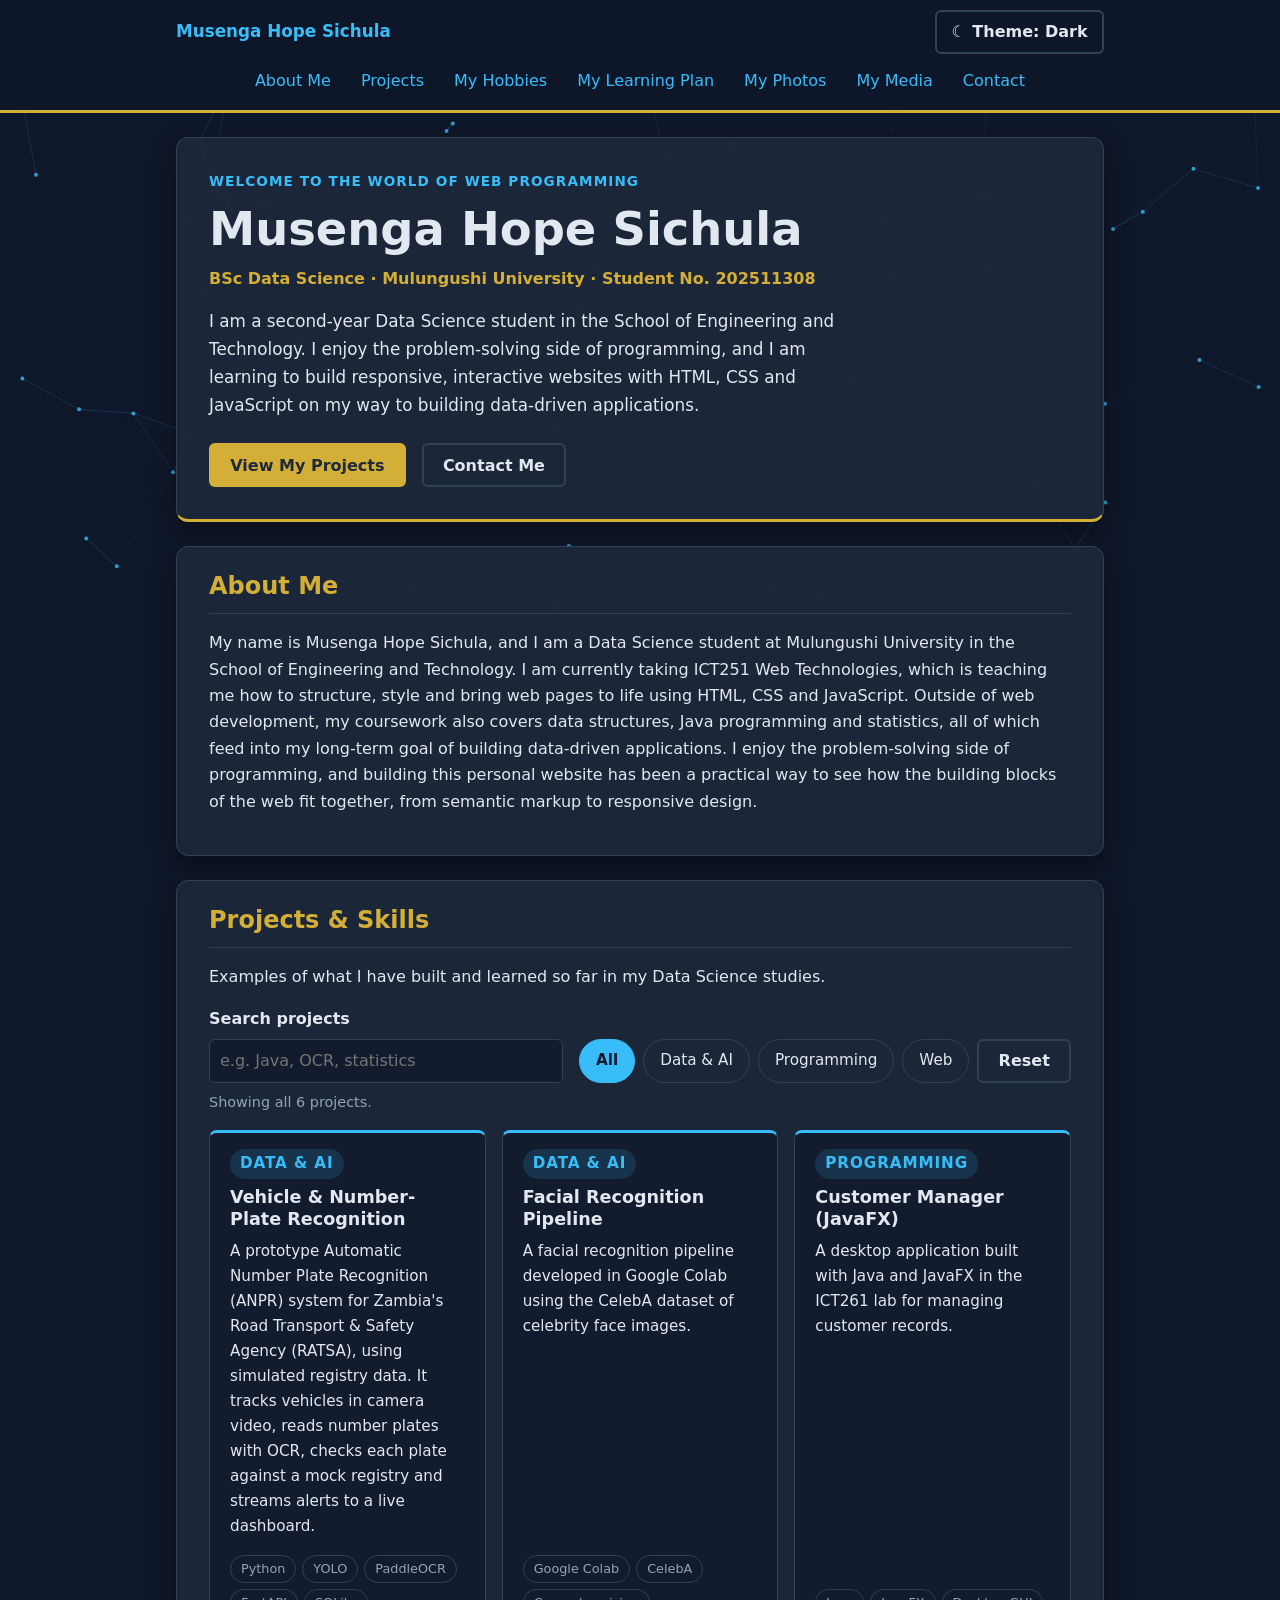
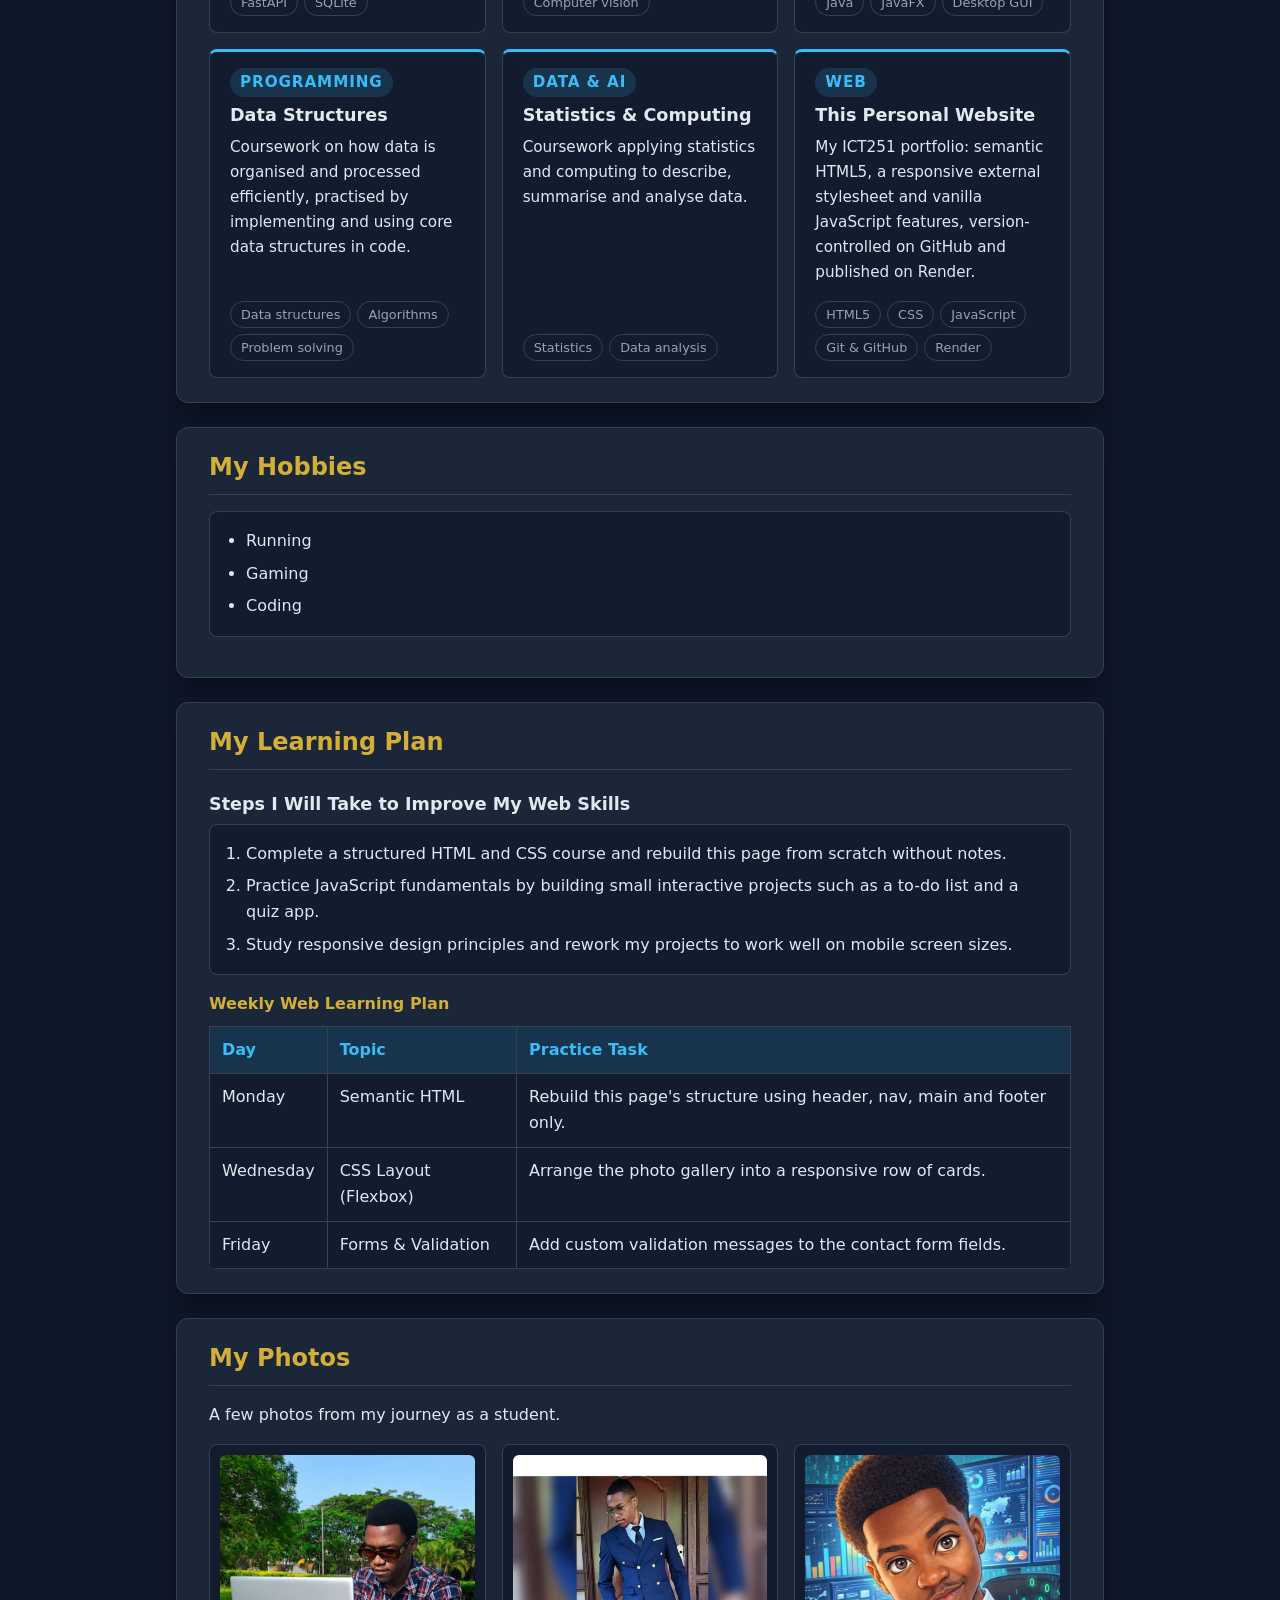
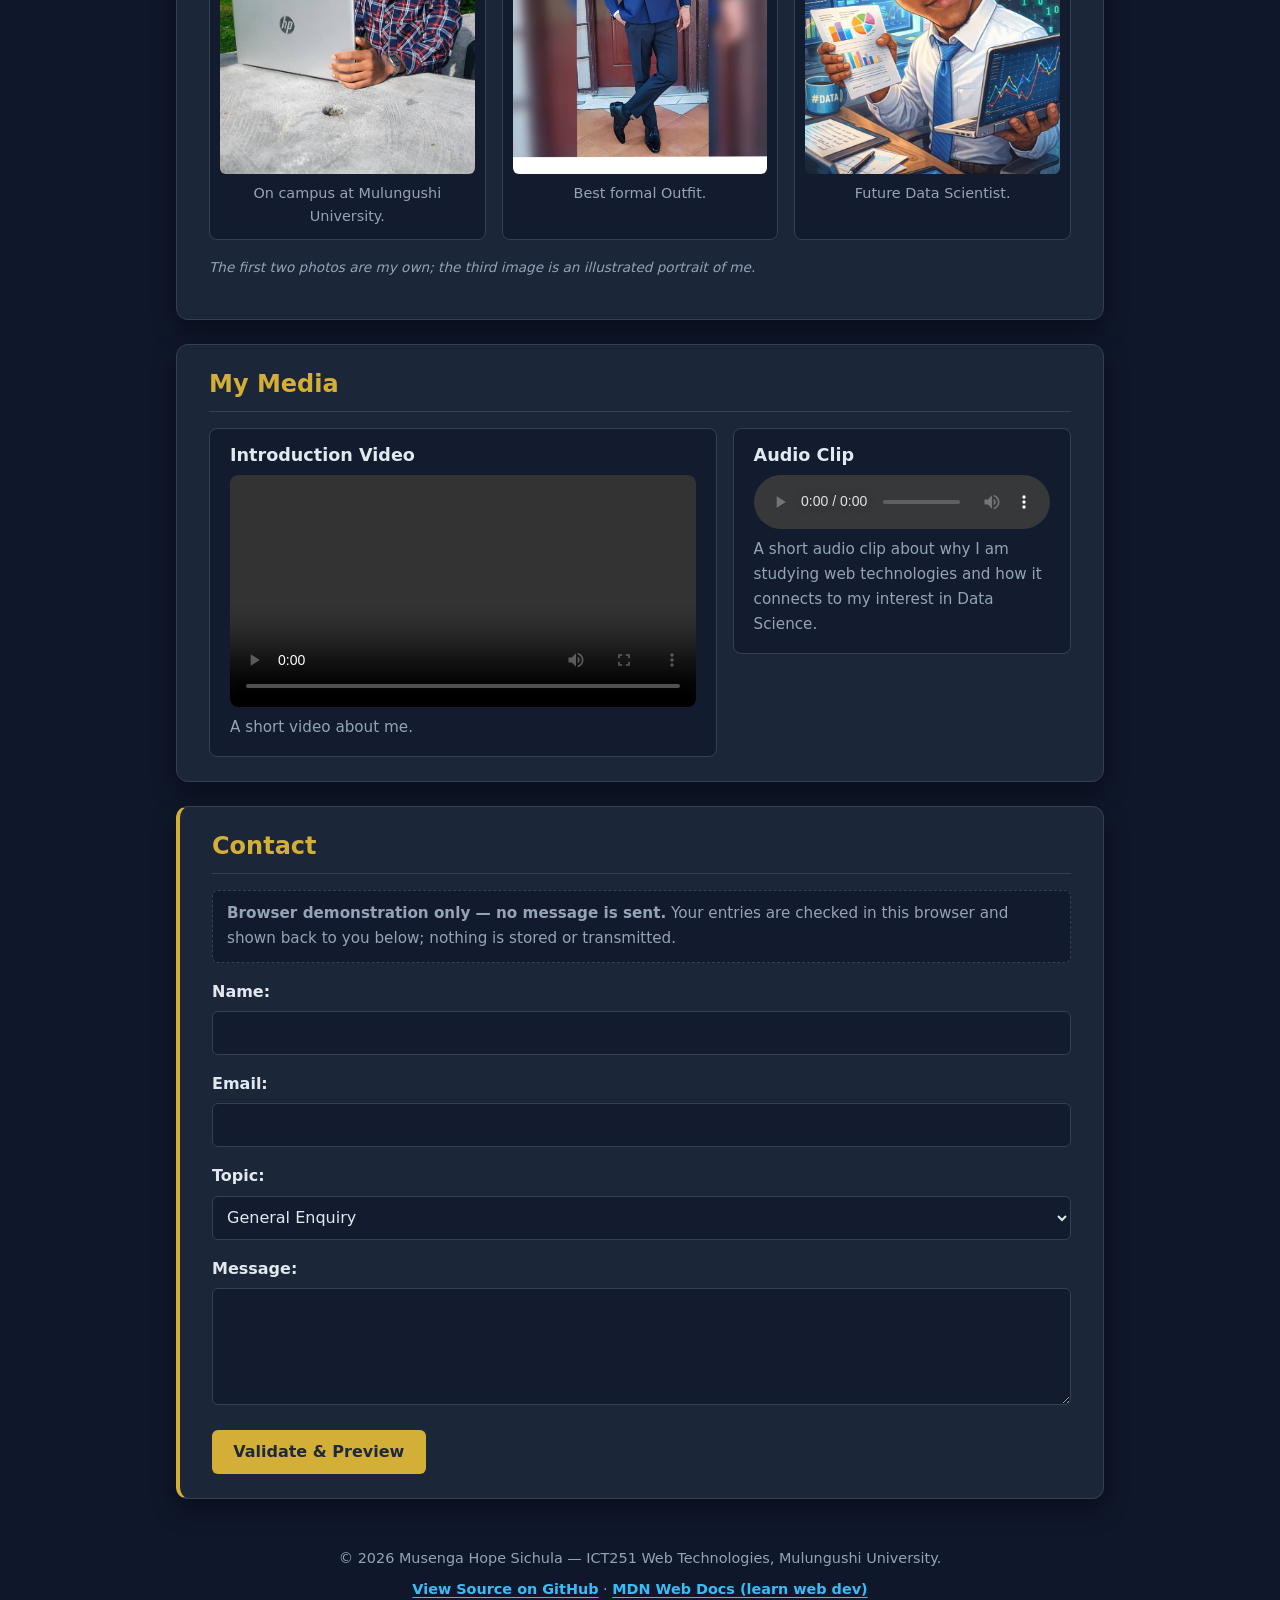
==== index.html @ 36591592 "Add theme switch - Light/dark button in the header; label shows the current theme (Dark / Light) - L" ====
<!DOCTYPE html>
<html lang="en">

<head>
    <meta charset="UTF-8">
    <meta name="viewport" content="width=device-width, initial-scale=1">
    <meta name="description" content="Personal portfolio of Musenga Hope Sichula, BSc Data Science student at Mulungushi University (ICT251 Web Technologies).">
    <title>Musenga Hope Sichula — My Web Technologies Page</title>
    <link rel="stylesheet" href="css/styles.css">
    <script src="js/script.js" defer></script>
</head>

<body>

    <!-- Animated tech background (drawn by js/script.js) -->
    <canvas id="bg-canvas" aria-hidden="true"></canvas>

    <div class="page-content">

        <a class="skip-link" href="#main">Skip to main content</a>

        <header class="site-header">
            <div class="container header-bar">
                <a class="brand" href="#home">Musenga Hope Sichula</a>

                <div class="header-actions">
                    <button type="button" id="theme-toggle" class="btn btn-ghost theme-toggle"
                        title="Switch between dark and light theme">
                        <span class="theme-icon" aria-hidden="true">&#9790;</span>
                        <span><span class="theme-prefix">Theme: </span><span class="theme-label">Dark</span></span>
                    </button>
                    <!-- Shown only on narrow screens (see css/styles.css) -->
                    <button type="button" id="nav-toggle" class="btn btn-ghost nav-toggle"
                        aria-expanded="false" aria-controls="primary-nav">
                        <span class="nav-toggle-icon" aria-hidden="true">&#9776;</span>
                        <span class="nav-toggle-label">Menu</span>
                    </button>
                </div>

                <nav id="primary-nav" class="site-nav" aria-label="Main navigation">
                    <ul class="nav-links">
                        <li><a href="#about">About Me</a></li>
                        <li><a href="#projects">Projects</a></li>
                        <li><a href="#hobbies">My Hobbies</a></li>
                        <li><a href="#plan">My Learning Plan</a></li>
                        <li><a href="#photos">My Photos</a></li>
                        <li><a href="#media">My Media</a></li>
                        <li><a href="#contact">Contact</a></li>
                    </ul>
                </nav>
            </div>
        </header>

        <main id="main" class="container">

            <!-- INTRO / HERO -->
            <section id="home" class="hero" aria-labelledby="hero-title">
                <p class="hero-kicker">Welcome to the World of Web Programming</p>
                <h1 id="hero-title">Musenga Hope Sichula</h1>
                <p class="hero-programme">
                    BSc Data Science &middot; Mulungushi University &middot; Student No. 202511308
                </p>
                <p class="hero-intro">
                    I am a second-year Data Science student in the School of Engineering and Technology.
                    I enjoy the problem-solving side of programming, and I am learning to build
                    responsive, interactive websites with HTML, CSS and JavaScript on my way to
                    building data-driven applications.
                </p>
                <div class="hero-actions">
                    <a class="btn btn-primary" href="#projects">View My Projects</a>
                    <a class="btn btn-ghost" href="#contact">Contact Me</a>
                </div>
            </section>

            <!-- ABOUT ME -->
            <section id="about" class="content-section" aria-labelledby="about-title">
                <h2 id="about-title">About Me</h2>
                <p>
                    My name is Musenga Hope Sichula, and I am a Data Science student at Mulungushi
                    University in the School of Engineering and Technology. I am currently taking
                    ICT251 Web Technologies, which is teaching me how to structure, style and bring
                    web pages to life using HTML, CSS and JavaScript. Outside of web development, my
                    coursework also covers data structures, Java programming and statistics, all of
                    which feed into my long-term goal of building data-driven applications. I enjoy
                    the problem-solving side of programming, and building this personal website has
                    been a practical way to see how the building blocks of the web fit together,
                    from semantic markup to responsive design.
                </p>
            </section>

            <!-- PROJECTS / SKILLS -->
            <section id="projects" class="content-section" aria-labelledby="projects-title">
                <h2 id="projects-title">Projects &amp; Skills</h2>
                <p>Examples of what I have built and learned so far in my Data Science studies.</p>

                <form class="project-filter" id="project-filter" aria-label="Filter projects">
                    <div class="filter-search">
                        <label for="project-search">Search projects</label>
                        <input type="search" id="project-search" placeholder="e.g. Java, OCR, statistics"
                            autocomplete="off">
                    </div>
                    <div class="filter-buttons" role="group" aria-label="Show category">
                        <button type="button" class="chip" data-filter="all" aria-pressed="true">All</button>
                        <button type="button" class="chip" data-filter="data" aria-pressed="false">Data &amp; AI</button>
                        <button type="button" class="chip" data-filter="programming" aria-pressed="false">Programming</button>
                        <button type="button" class="chip" data-filter="web" aria-pressed="false">Web</button>
                        <button type="reset" class="btn btn-ghost filter-reset">Reset</button>
                    </div>
                </form>
                <p class="filter-status" id="project-status" aria-live="polite">Showing all 6 projects.</p>
                <p class="no-results" id="no-projects" hidden></p>

                <div class="project-grid" id="project-list">

                    <!-- TODO: Musenga — confirm the YOLO version (the project README says YOLO11n for vehicles; was best.pt trained with YOLOv8?) -->
                    <article class="project-card" data-category="data">
                        <p class="project-category">Data &amp; AI</p>
                        <h3>Vehicle &amp; Number-Plate Recognition</h3>
                        <p>
                            A prototype Automatic Number Plate Recognition (ANPR) system for Zambia's Road
                            Transport &amp; Safety Agency (RATSA), using simulated registry data. It tracks
                            vehicles in camera video, reads number plates with OCR, checks each plate against
                            a mock registry and streams alerts to a live dashboard.
                        </p>
                        <ul class="tag-list" aria-label="Tools used">
                            <li>Python</li>
                            <li>YOLO</li>
                            <li>PaddleOCR</li>
                            <li>FastAPI</li>
                            <li>SQLite</li>
                        </ul>
                    </article>

                    <!-- TODO: Musenga — add the approach/library used and any result (e.g. accuracy) -->
                    <article class="project-card" data-category="data">
                        <p class="project-category">Data &amp; AI</p>
                        <h3>Facial Recognition Pipeline</h3>
                        <p>
                            A facial recognition pipeline developed in Google Colab using the CelebA
                            dataset of celebrity face images.
                        </p>
                        <ul class="tag-list" aria-label="Tools used">
                            <li>Google Colab</li>
                            <li>CelebA</li>
                            <li>Computer vision</li>
                        </ul>
                    </article>

                    <!-- TODO: Musenga — list the main features (add / edit / delete? file or database storage?) -->
                    <article class="project-card" data-category="programming">
                        <p class="project-category">Programming</p>
                        <h3>Customer Manager (JavaFX)</h3>
                        <p>
                            A desktop application built with Java and JavaFX in the ICT261 lab for
                            managing customer records.
                        </p>
                        <ul class="tag-list" aria-label="Tools used">
                            <li>Java</li>
                            <li>JavaFX</li>
                            <li>Desktop GUI</li>
                        </ul>
                    </article>

                    <!-- TODO: Musenga — name the structures you implemented and the language used -->
                    <article class="project-card" data-category="programming">
                        <p class="project-category">Programming</p>
                        <h3>Data Structures</h3>
                        <p>
                            Coursework on how data is organised and processed efficiently, practised by
                            implementing and using core data structures in code.
                        </p>
                        <ul class="tag-list" aria-label="Skills">
                            <li>Data structures</li>
                            <li>Algorithms</li>
                            <li>Problem solving</li>
                        </ul>
                    </article>

                    <!-- TODO: Musenga — name the tools used (Python? R? Excel? MATLAB?) and an example analysis -->
                    <article class="project-card" data-category="data">
                        <p class="project-category">Data &amp; AI</p>
                        <h3>Statistics &amp; Computing</h3>
                        <p>
                            Coursework applying statistics and computing to describe, summarise and
                            analyse data.
                        </p>
                        <ul class="tag-list" aria-label="Skills">
                            <li>Statistics</li>
                            <li>Data analysis</li>
                        </ul>
                    </article>

                    <article class="project-card" data-category="web">
                        <p class="project-category">Web</p>
                        <h3>This Personal Website</h3>
                        <p>
                            My ICT251 portfolio: semantic HTML5, a responsive external stylesheet and
                            vanilla JavaScript features, version-controlled on GitHub and published on Render.
                        </p>
                        <ul class="tag-list" aria-label="Tools used">
                            <li>HTML5</li>
                            <li>CSS</li>
                            <li>JavaScript</li>
                            <li>Git &amp; GitHub</li>
                            <li>Render</li>
                        </ul>
                    </article>

                </div>
            </section>

            <!-- HOBBIES -->
            <section id="hobbies" class="content-section" aria-labelledby="hobbies-title">
                <h2 id="hobbies-title">My Hobbies</h2>
                <ul class="boxed-list hobby-list">
                    <li>Running</li>
                    <li>Gaming</li>
                    <li>Coding</li>
                </ul>
            </section>

            <!-- LEARNING PLAN -->
            <section id="plan" class="content-section" aria-labelledby="plan-title">
                <h2 id="plan-title">My Learning Plan</h2>

                <h3>Steps I Will Take to Improve My Web Skills</h3>
                <ol class="boxed-list">
                    <li>Complete a structured HTML and CSS course and rebuild this page from scratch without notes.</li>
                    <li>Practice JavaScript fundamentals by building small interactive projects such as a to-do list and a quiz app.</li>
                    <li>Study responsive design principles and rework my projects to work well on mobile screen sizes.</li>
                </ol>

                <div class="table-wrapper" role="region" aria-labelledby="plan-caption" tabindex="0">
                    <table>
                        <caption id="plan-caption">Weekly Web Learning Plan</caption>
                        <thead>
                            <tr>
                                <th scope="col">Day</th>
                                <th scope="col">Topic</th>
                                <th scope="col">Practice Task</th>
                            </tr>
                        </thead>
                        <tbody>
                            <tr>
                                <td>Monday</td>
                                <td>Semantic HTML</td>
                                <td>Rebuild this page's structure using header, nav, main and footer only.</td>
                            </tr>
                            <tr>
                                <td>Wednesday</td>
                                <td>CSS Layout (Flexbox)</td>
                                <td>Arrange the photo gallery into a responsive row of cards.</td>
                            </tr>
                            <tr>
                                <td>Friday</td>
                                <td>Forms &amp; Validation</td>
                                <td>Add custom validation messages to the contact form fields.</td>
                            </tr>
                        </tbody>
                    </table>
                </div>
            </section>

            <!-- PHOTOS -->
            <section id="photos" class="content-section" aria-labelledby="photos-title">
                <h2 id="photos-title">My Photos</h2>
                <p>A few photos from my journey as a student.</p>
                <div class="gallery">
                    <figure>
                        <img src="images/photo1.jpg" width="607" height="1080" loading="lazy"
                            alt="Musenga, in a checked shirt and sunglasses, working on a laptop at an outdoor concrete table with green trees behind">
                        <figcaption>On campus at Mulungushi University.</figcaption>
                    </figure>
                    <figure>
                        <img src="images/photo2.jpg" width="1080" height="1080" loading="lazy"
                            alt="Musenga in a navy double-breasted suit, tie and glasses, posing in a wooden doorway">
                        <figcaption>Best formal Outfit.</figcaption>
                    </figure>
                    <figure>
                        <img src="images/photo3.jpg" width="720" height="1080" loading="lazy"
                            alt="Illustrated cartoon portrait of Musenga holding a chart printout and a laptop, with data dashboards in the background">
                        <figcaption>Future Data Scientist.</figcaption>
                    </figure>
                </div>
                <!-- TODO: Musenga — who or what created the illustration in photo 3? Add a credit here (app, AI tool or artist). -->
                <p class="credit-note">The first two photos are my own; the third image is an illustrated portrait of me.</p>
            </section>

            <!-- MEDIA -->
            <section id="media" class="content-section" aria-labelledby="media-title">
                <h2 id="media-title">My Media</h2>

                <div class="media-grid">
                    <div class="media-card">
                        <h3>Introduction Video</h3>
                        <video controls preload="metadata" playsinline width="640" height="360">
                            <source src="videos/video1.mp4" type="video/mp4">
                            Your browser does not support the video tag.
                        </video>
                        <!-- TODO: Musenga — replace with 2–3 sentences describing what you say/show in the video -->
                        <p class="media-summary">A short video about me.</p>
                    </div>

                    <div class="media-card">
                        <h3>Audio Clip</h3>
                        <audio controls preload="metadata">
                            <source src="videos/voice.m4a" type="audio/mp4">
                            Your browser does not support the audio element.
                        </audio>
                        <p class="media-summary">
                            A short audio clip about why I am studying web technologies and how it connects
                            to my interest in Data Science.
                        </p>
                    </div>
                </div>
            </section>

            <!-- CONTACT -->
            <section id="contact" class="content-section" aria-labelledby="contact-title">
                <h2 id="contact-title">Contact</h2>
                <p class="form-note">
                    <strong>Browser demonstration only — no message is sent.</strong>
                    Your entries are checked in this browser and shown back to you below; nothing is
                    stored or transmitted.
                </p>
                <form id="contact-form" action="#" method="get">
                    <div class="form-group">
                        <label for="name">Name:</label>
                        <input type="text" id="name" name="name" autocomplete="name" required
                            aria-describedby="name-error">
                        <p class="field-error" id="name-error" aria-live="polite"></p>
                    </div>

                    <div class="form-group">
                        <label for="email">Email:</label>
                        <input type="email" id="email" name="email" autocomplete="email" required
                            aria-describedby="email-error">
                        <p class="field-error" id="email-error" aria-live="polite"></p>
                    </div>

                    <div class="form-group">
                        <label for="topic">Topic:</label>
                        <select id="topic" name="topic">
                            <option value="general">General Enquiry</option>
                            <option value="project">Project Feedback</option>
                            <option value="collaboration">Collaboration</option>
                        </select>
                    </div>

                    <div class="form-group">
                        <label for="message">Message:</label>
                        <textarea id="message" name="message" rows="5" required
                            aria-describedby="message-error"></textarea>
                        <p class="field-error" id="message-error" aria-live="polite"></p>
                    </div>

                    <button type="submit" class="btn btn-primary">Validate &amp; Preview</button>
                    <p class="form-status" id="form-status" role="status"></p>
                </form>

                <!-- Filled in by js/script.js with textContent after a valid submission -->
                <div class="form-preview" id="form-preview" tabindex="-1" hidden>
                    <h3>Validated — not sent</h3>
                    <p>
                        Your details passed validation in this browser. This is a demonstration only:
                        <strong>no message has been sent</strong> and nothing has been saved.
                    </p>
                    <dl class="preview-list">
                        <dt>Name</dt>
                        <dd id="preview-name"></dd>
                        <dt>Email</dt>
                        <dd id="preview-email"></dd>
                        <dt>Topic</dt>
                        <dd id="preview-topic"></dd>
                        <dt>Message</dt>
                        <dd id="preview-message"></dd>
                    </dl>
                    <p class="preview-time" id="preview-time"></p>
                </div>
            </section>

        </main>

        <footer class="site-footer">
            <div class="container">
                <p>&copy; 2026 Musenga Hope Sichula &mdash; ICT251 Web Technologies, Mulungushi University.</p>
                <p class="footer-links">
                    <a href="https://github.com/hopemusenga26-cell/My-Web" target="_blank" rel="noopener">View Source on GitHub</a>
                    <span aria-hidden="true">&middot;</span>
                    <a href="https://developer.mozilla.org/en-US/docs/Learn" target="_blank" rel="noopener">MDN Web Docs (learn web dev)</a>
                </p>
            </div>
        </footer>

    </div>

</body>

</html>
---- css/styles.css ----
/* =============================================================
   Musenga Hope Sichula — ICT251 personal website
   External stylesheet (all styling lives here)
   ============================================================= */

/* ===== 1. Colour palette and design tokens (CSS custom properties) =====
   Dark navy + sky blue + gold, kept from Activity 2.
   All colours below pass WCAG AA contrast on their backgrounds. */
:root {
    color-scheme: dark;
    --bg: #0f172a;
    --surface: rgba(30, 41, 59, 0.9);           /* section cards */
    --surface-sunken: rgba(15, 23, 42, 0.65);   /* lists, figures, table, project cards */
    --header-bg: rgba(15, 23, 42, 0.92);
    --text: #e2e8f0;
    --muted: #94a3b8;
    --accent: #38bdf8;
    --accent-soft: rgba(56, 189, 248, 0.15);
    --gold: #d4af37;
    --gold-hover: #e8c766;
    --on-gold: #1e293b;
    --border: #334155;
    --error: #fca5a5;
    --success: #86efac;
    --focus: #38bdf8;
    --shadow: 0 10px 25px rgba(0, 0, 0, 0.4);
    --particle-rgb: 56, 189, 248;               /* read by js/script.js for the background */

    /* spacing, shape and type scale */
    --space-1: 0.5rem;
    --space-2: 1rem;
    --space-3: 1.5rem;
    --space-4: 2rem;
    --radius-sm: 6px;
    --radius: 8px;
    --radius-lg: 12px;
    --font: 'Segoe UI', system-ui, -apple-system, Roboto, Arial, sans-serif;
    --header-offset: 7.5rem;                    /* updated by JS to the real header height */
}

/* Light theme: same token names, light values (switched by js/script.js) */
[data-theme="light"] {
    color-scheme: light;
    --bg: #f1f5f9;
    --surface: rgba(255, 255, 255, 0.94);
    --surface-sunken: #f8fafc;
    --header-bg: rgba(255, 255, 255, 0.94);
    --text: #0f172a;
    --muted: #475569;
    --accent: #0369a1;
    --accent-soft: rgba(3, 105, 161, 0.1);
    --gold: #8a5a00;
    --gold-hover: #6b4600;
    --on-gold: #ffffff;
    --border: #cbd5e1;
    --error: #b91c1c;
    --success: #15803d;
    --focus: #0369a1;
    --shadow: 0 8px 20px rgba(15, 23, 42, 0.08);
    --particle-rgb: 3, 105, 161;
}

/* ===== 2. Base: element selectors ===== */
*,
*::before,
*::after {
    box-sizing: border-box;
}

html {
    scroll-behavior: smooth;
    scroll-padding-top: var(--header-offset);   /* anchor links land below the sticky header */
}

html,
body {
    margin: 0;
    padding: 0;
    background-color: var(--bg);
}

body {
    font-family: var(--font);
    font-size: 1rem;
    color: var(--text);
    line-height: 1.65;
    position: relative;
    overflow-x: hidden;
}

h1,
h2,
h3 {
    line-height: 1.25;
}

h3 {
    color: var(--text);
    font-size: 1.1rem;
    margin: var(--space-3) 0 var(--space-1);
}

p {
    color: var(--text);
    margin: 0 0 var(--space-2);
}

a {
    color: var(--accent);
    text-underline-offset: 3px;
}

a:hover {
    text-decoration-thickness: 2px;
}

img,
video {
    max-width: 100%;   /* flexible media: never wider than its container */
    height: auto;
}

/* Visible keyboard focus everywhere (mouse clicks do not show the ring) */
:focus-visible {
    outline: 3px solid var(--focus);
    outline-offset: 3px;
}

/* Animated tech background canvas (id selector) */
#bg-canvas {
    position: fixed;
    top: 0;
    left: 0;
    width: 100vw;
    height: 100vh;
    z-index: 0;
    display: block;
    pointer-events: none;
}

.page-content {
    position: relative;
    z-index: 1;
}

/* Shared centred column (class selector) */
.container {
    width: 100%;
    max-width: 960px;
    margin: 0 auto;
    padding: 0 var(--space-2);
}

.skip-link {
    position: absolute;
    left: var(--space-2);
    top: -100px;
    z-index: 100;
    background-color: var(--gold);
    color: var(--on-gold);
    padding: var(--space-1) var(--space-2);
    border-radius: var(--radius-sm);
    font-weight: 600;
}

.skip-link:focus {
    top: var(--space-1);
}

/* ===== 3. Buttons (class selectors, reused across the page) ===== */
.btn {
    display: inline-flex;
    align-items: center;
    justify-content: center;
    gap: 0.4rem;
    min-height: 44px;                 /* comfortable touch target */
    padding: 0.6rem 1.2rem;
    border: 2px solid transparent;
    border-radius: var(--radius-sm);
    font: inherit;
    font-weight: 600;
    line-height: 1.2;
    text-decoration: none;
    cursor: pointer;
    transition: background-color 0.2s ease, color 0.2s ease, border-color 0.2s ease, transform 0.1s ease;
}

.btn:active {
    transform: scale(0.98);
}

.btn-primary {
    background-color: var(--gold);
    color: var(--on-gold);
}

.btn-primary:hover {
    background-color: var(--gold-hover);
}

.btn-ghost {
    background-color: transparent;
    color: var(--text);
    border-color: var(--border);
}

.btn-ghost:hover {
    border-color: var(--accent);
    color: var(--accent);
}

/* ===== 4. Header and navigation ===== */
.site-header {
    position: sticky;
    top: 0;
    z-index: 10;
    background-color: var(--header-bg);
    backdrop-filter: blur(6px);
    border-bottom: 3px solid var(--gold);
}

.header-bar {
    display: flex;
    flex-wrap: wrap;
    align-items: center;
    gap: var(--space-1) var(--space-2);
    padding-top: 0.6rem;
    padding-bottom: 0.6rem;
}

.brand {
    flex: 1 1 0;
    min-width: 0;              /* lets a long name wrap instead of pushing the buttons off-screen */
    color: var(--accent);
    font-weight: 700;
    font-size: 1.05rem;
    text-decoration: none;
}

.header-actions {
    display: flex;
    gap: var(--space-1);
}

.site-nav {
    flex-basis: 100%;
}

.nav-links {
    list-style: none;
    display: flex;
    flex-wrap: wrap;
    gap: 4px 10px;
    margin: 0;
    padding: 0;
    justify-content: center;
}

nav a {
    display: block;
    color: var(--accent);
    text-decoration: none;
    padding: 6px 10px;
    border-radius: var(--radius-sm);
    transition: background-color 0.2s ease, color 0.2s ease;
}

nav a:hover,
nav a:focus-visible {
    background-color: var(--gold);
    color: var(--on-gold);
}

/* Theme button: hidden until JavaScript is running (it needs JS to work) */
.theme-toggle {
    display: none;
    padding: 0.5rem 0.9rem;
}

.js .theme-toggle {
    display: inline-flex;
}

/* Menu button: hidden on wide screens and when JavaScript is off */
.nav-toggle {
    display: none;
    padding: 0.5rem 0.9rem;
}

.nav-toggle-icon {
    font-size: 1.1rem;
    line-height: 1;
}

/* ===== 5. Sections — the box model on show =====
   Each card has deliberate padding (inside space), a border (the edge)
   and margin (space between cards). */
.content-section,
.hero {
    background-color: var(--surface);
    backdrop-filter: blur(4px);
    border: 1px solid var(--border);       /* border */
    border-radius: var(--radius-lg);
    padding: var(--space-3) var(--space-4); /* padding */
    margin: var(--space-3) 0;               /* margin */
    box-shadow: var(--shadow);
}

/* Section headings (element selectors inside a class) */
main h2 {
    color: var(--gold);
    font-weight: 600;
    font-size: 1.5rem;
    margin: 0 0 var(--space-2);
    border-bottom: 1px solid var(--border);
    padding-bottom: 12px;
}

/* ===== 6. Intro / hero ===== */
.hero {
    border-bottom: 3px solid var(--gold);
    padding-top: var(--space-4);
    padding-bottom: var(--space-4);
}

.hero-kicker {
    color: var(--accent);
    text-transform: uppercase;
    letter-spacing: 0.08em;
    font-size: 0.85rem;
    font-weight: 600;
    margin-bottom: var(--space-1);
}

h1 {
    color: var(--text);
    font-size: clamp(2rem, 6vw, 2.9rem);
    margin: 0 0 var(--space-1);
}

.hero-programme {
    color: var(--gold);
    font-weight: 600;
}

.hero-intro {
    max-width: 62ch;
    font-size: 1.05rem;
}

.hero-actions {
    display: flex;
    flex-wrap: wrap;
    gap: var(--space-1) var(--space-2);
    margin-top: var(--space-3);
}

/* id selector for one unique section */
#contact {
    border-left: 4px solid var(--gold);
}

/* ===== 7. Lists ===== */
.boxed-list {
    background-color: var(--surface-sunken);
    border: 1px solid var(--border);
    border-radius: var(--radius);
    padding: var(--space-2) var(--space-2) var(--space-2) 2.25rem;
    margin: 0 0 var(--space-2);
}

.boxed-list li {
    margin-bottom: 6px;
}

.boxed-list li:last-child {
    margin-bottom: 0;
}

/* ===== 8. Projects / skills cards ===== */

/* Search box and category buttons */
.project-filter {
    display: flex;
    flex-wrap: wrap;
    align-items: flex-end;
    gap: var(--space-2);
    margin-top: var(--space-2);
}

.filter-search {
    flex: 1 1 220px;
}

.filter-buttons {
    display: flex;
    flex-wrap: wrap;
    gap: var(--space-1);
}

.chip {
    min-height: 44px;
    padding: 0.5rem 1rem;
    border: 1px solid var(--border);
    border-radius: 999px;
    background-color: transparent;
    color: var(--text);
    font: inherit;
    font-size: 0.95rem;
    cursor: pointer;
    transition: background-color 0.2s ease, border-color 0.2s ease, color 0.2s ease;
}

.chip:hover {
    border-color: var(--accent);
    color: var(--accent);
}

.chip[aria-pressed="true"] {
    background-color: var(--accent);
    border-color: var(--accent);
    color: var(--bg);
    font-weight: 600;
}

.filter-status {
    color: var(--muted);
    font-size: 0.9rem;
    margin: var(--space-1) 0 0;
}

.no-results {
    background-color: var(--surface-sunken);
    border: 1px dashed var(--gold);
    border-radius: var(--radius);
    padding: var(--space-2);
    margin-top: var(--space-2);
    color: var(--text);
}

.project-card[hidden] {
    display: none;
}

.project-grid {
    display: grid;
    grid-template-columns: repeat(auto-fill, minmax(260px, 1fr));
    gap: var(--space-2);
    margin-top: var(--space-2);
}

.project-card {
    display: flex;
    flex-direction: column;
    background-color: var(--surface-sunken);
    border: 1px solid var(--border);
    border-top: 3px solid var(--accent);
    border-radius: var(--radius);
    padding: var(--space-2) 1.25rem;
    transition: transform 0.2s ease, border-color 0.2s ease;
}

.project-card:hover {
    transform: translateY(-3px);
    border-color: var(--accent);
}

.project-card h3 {
    margin: 0 0 var(--space-1);
}

.project-card p {
    font-size: 0.95rem;
}

.project-category {
    align-self: flex-start;
    background-color: var(--accent-soft);
    color: var(--accent);
    font-size: 0.75rem;
    font-weight: 700;
    text-transform: uppercase;
    letter-spacing: 0.06em;
    padding: 2px 10px;
    border-radius: 999px;
    margin-bottom: var(--space-1);
}

.tag-list {
    list-style: none;
    display: flex;
    flex-wrap: wrap;
    gap: 6px;
    margin: auto 0 0;          /* pushes tags to the bottom of every card */
    padding: 0;
}

.tag-list li {
    font-size: 0.8rem;
    color: var(--muted);
    border: 1px solid var(--border);
    border-radius: 999px;
    padding: 2px 10px;
}

/* ===== 9. Photo gallery ===== */
.gallery {
    display: grid;
    grid-template-columns: repeat(auto-fit, minmax(200px, 1fr));
    gap: var(--space-2);
    margin-top: var(--space-2);
}

.gallery figure {
    background-color: var(--surface-sunken);
    border: 1px solid var(--border);
    border-radius: var(--radius);
    padding: 10px;
    margin: 0;
    text-align: center;
    transition: transform 0.2s ease, border-color 0.2s ease;
}

.gallery figure:hover {
    transform: translateY(-3px);
    border-color: var(--accent);
}

.gallery img {
    display: block;
    width: 100%;
    aspect-ratio: 4 / 5;       /* same shape for every photo */
    object-fit: cover;
    border-radius: var(--radius-sm);
}

figcaption {
    color: var(--muted);
    font-size: 0.9rem;
    margin-top: var(--space-1);
}

.credit-note {
    color: var(--muted);
    font-size: 0.85rem;
    font-style: italic;
    margin-top: var(--space-2);
}

/* ===== 10. Media (video and audio) ===== */
.media-grid {
    display: grid;
    gap: var(--space-2);
}

.media-card {
    background-color: var(--surface-sunken);
    border: 1px solid var(--border);
    border-radius: var(--radius);
    padding: var(--space-2) 1.25rem;
}

.media-card h3 {
    margin-top: 0;
}

video {
    display: block;
    width: 100%;
    max-width: 640px;
    border-radius: var(--radius);
    background-color: #000;
}

audio {
    display: block;
    width: 100%;
    max-width: 500px;
}

.media-summary {
    color: var(--muted);
    font-size: 0.95rem;
    margin: var(--space-1) 0 0;
}

/* ===== 11. Learning-plan table ===== */
.table-wrapper {
    width: 100%;
    overflow-x: auto;          /* the table scrolls inside its own box, not the page */
    -webkit-overflow-scrolling: touch;
    border-radius: var(--radius);
}

table {
    width: 100%;
    min-width: 480px;
    border-collapse: collapse;
    background-color: var(--surface-sunken);
    border: 1px solid var(--border);
}

caption {
    color: var(--gold);
    text-align: left;
    font-weight: 600;
    margin-bottom: var(--space-1);
}

th,
td {
    border: 1px solid var(--border);
    padding: 10px 12px;
    text-align: left;
    vertical-align: top;
}

th {
    background-color: var(--accent-soft);
    color: var(--accent);
}

tbody tr:hover {
    background-color: var(--accent-soft);
}

/* ===== 12. Contact form ===== */
.form-note {
    color: var(--muted);
    font-size: 0.95rem;
    background-color: var(--surface-sunken);
    border: 1px dashed var(--border);
    border-radius: var(--radius-sm);
    padding: 10px 14px;
}

.form-group {
    margin-bottom: var(--space-2);
}

label {
    display: block;
    margin-bottom: 6px;
    color: var(--text);
    font-weight: 600;
}

input,
select,
textarea {
    width: 100%;
    min-height: 44px;
    padding: 10px;
    border-radius: var(--radius-sm);
    border: 1px solid var(--border);
    background-color: var(--surface-sunken);
    color: var(--text);
    font-family: inherit;
    font-size: 1rem;
}

textarea {
    resize: vertical;
}

input:focus,
select:focus,
textarea:focus {
    border-color: var(--accent);
}

/* Validation feedback (attribute selector set by JS) */
[aria-invalid="true"] {
    border: 2px solid var(--error);
}

.field-error {
    color: var(--error);
    font-size: 0.9rem;
    font-weight: 600;
    margin: 6px 0 0;
}

.field-error:empty {
    display: none;
}

.form-status {
    margin: var(--space-1) 0 0;
    font-weight: 600;
    color: var(--error);
}

.form-status:empty {
    display: none;
}

/* On-page preview shown after a valid submission */
.form-preview {
    margin-top: var(--space-3);
    background-color: var(--surface-sunken);
    border: 1px solid var(--border);
    border-left: 4px solid var(--success);
    border-radius: var(--radius);
    padding: var(--space-2) 1.25rem;
}

.form-preview h3 {
    color: var(--success);
    margin-top: 0;
}

.preview-list {
    display: grid;
    grid-template-columns: max-content 1fr;
    gap: 6px var(--space-2);
    margin: 0 0 var(--space-1);
}

.preview-list dt {
    color: var(--muted);
    font-weight: 600;
}

.preview-list dd {
    margin: 0;
    overflow-wrap: anywhere;   /* long emails or words never push the page sideways */
    white-space: pre-wrap;     /* keeps the line breaks typed in the message */
}

.preview-time {
    color: var(--muted);
    font-size: 0.85rem;
    margin: 0;
}

/* ===== 13. Footer ===== */
.site-footer {
    text-align: center;
    color: var(--muted);
    font-size: 0.9rem;
    padding: var(--space-3) 0 var(--space-4);
}

.site-footer p {
    color: var(--muted);
    margin-bottom: var(--space-1);
}

.footer-links a {
    font-weight: 600;
}

/* ===== 14. Responsive layout ===== */
@media (min-width: 769px) {
    .media-grid {
        grid-template-columns: 3fr 2fr;
        align-items: start;
    }
}

/* Tablets and phones: the navigation collapses behind the Menu button */
@media (max-width: 768px) {
    .content-section,
    .hero {
        padding: 20px 22px;
    }

    .js .nav-toggle {
        display: inline-flex;
    }

    .js .site-nav {
        display: none;
    }

    .js .site-nav.is-open {
        display: block;
    }

    .nav-links {
        flex-direction: column;
        gap: 2px;
        padding: var(--space-1) 0;
    }

    nav a {
        padding: 10px 12px;    /* bigger tap targets in the stacked menu */
        border-bottom: 1px solid var(--border);
        border-radius: 0;
    }

    .nav-links li:last-child a {
        border-bottom: none;
    }
}

@media (max-width: 480px) {
    .container {
        padding: 0 12px;
    }

    .content-section,
    .hero {
        padding: 18px 16px;
        border-radius: var(--radius);
    }

    main h2 {
        font-size: 1.25rem;
    }

    .hero-actions .btn {
        flex: 1 1 100%;
    }

    .brand {
        font-size: 0.95rem;
    }

    /* Keep "Theme:" for screen readers but hide it visually to save space */
    .theme-prefix {
        position: absolute;
        width: 1px;
        height: 1px;
        overflow: hidden;
        clip: rect(0 0 0 0);
        white-space: nowrap;
    }
}

/* ===== 15. Reduced motion: switch off movement for people who ask for it ===== */
@media (prefers-reduced-motion: reduce) {
    html {
        scroll-behavior: auto;
    }

    *,
    *::before,
    *::after {
        animation-duration: 0.01ms !important;
        animation-iteration-count: 1 !important;
        transition-duration: 0.01ms !important;
    }

    .project-card:hover,
    .gallery figure:hover {
        transform: none;
    }
}
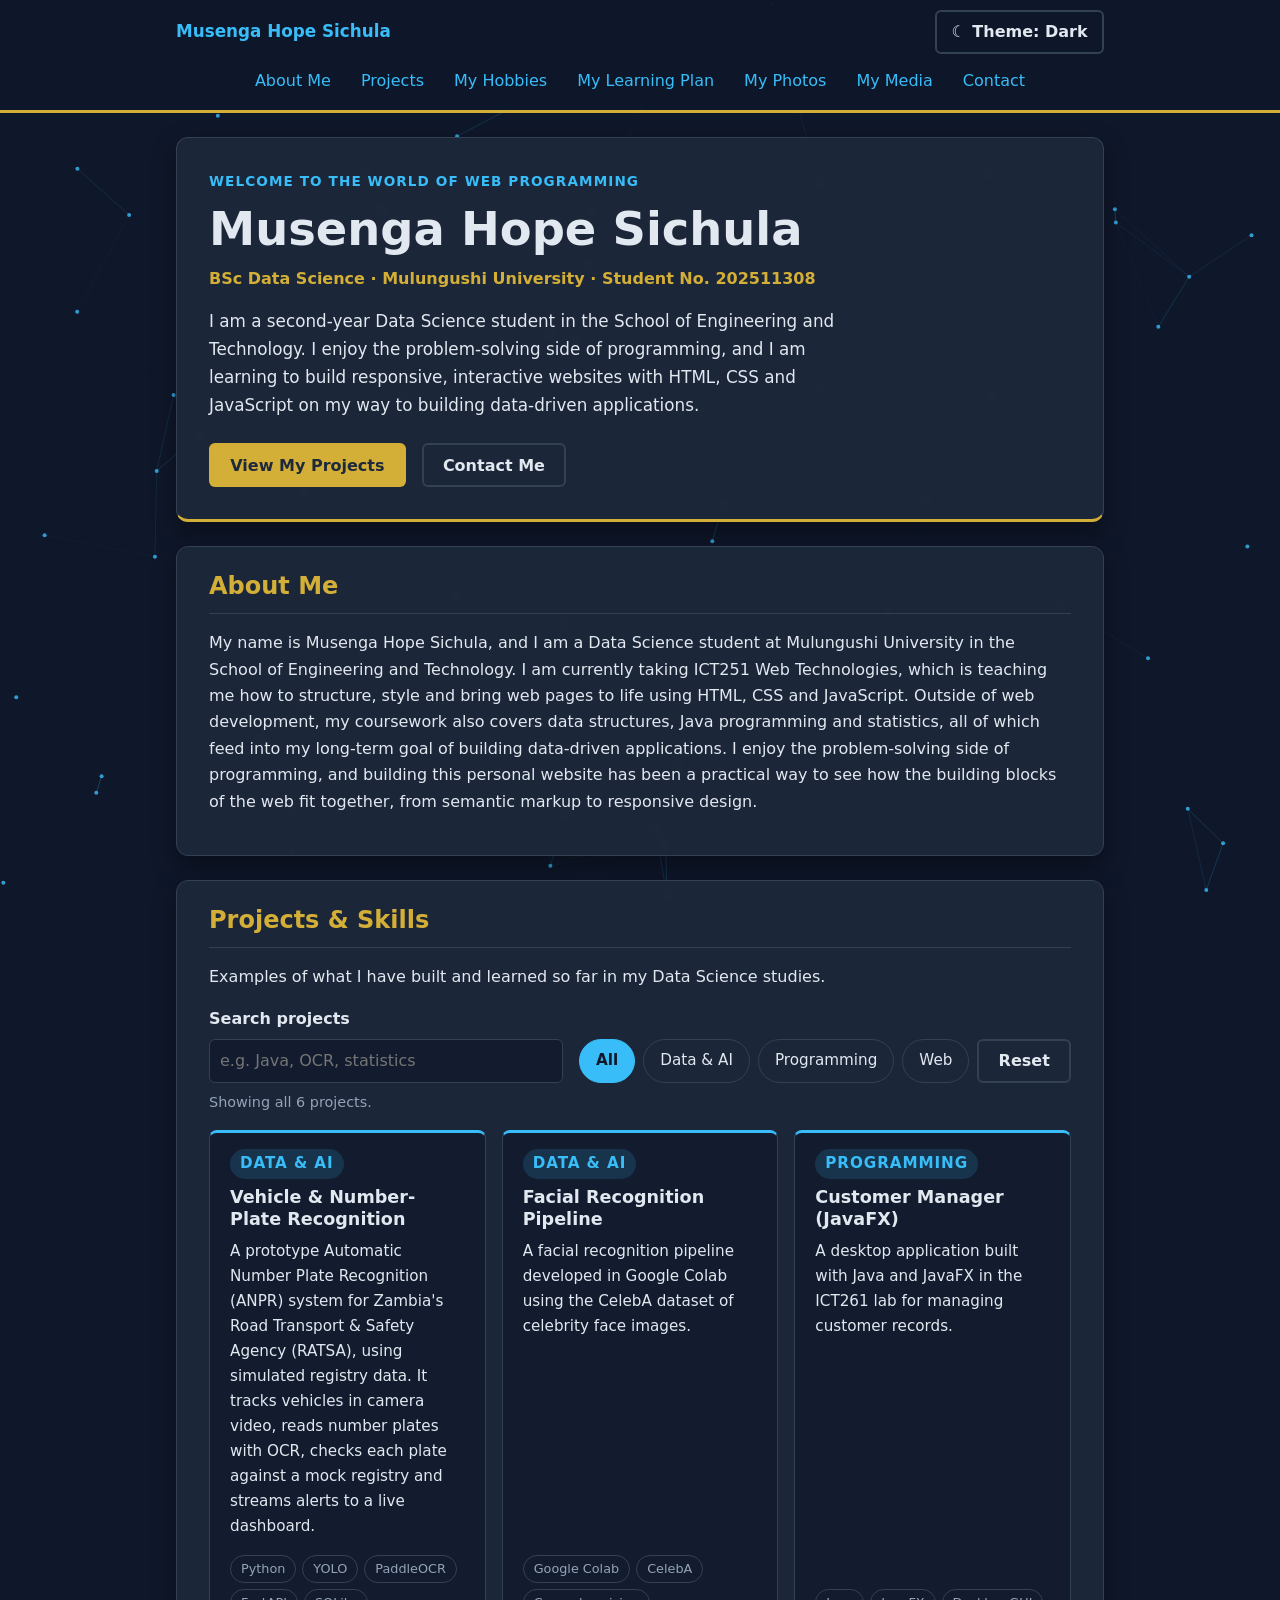
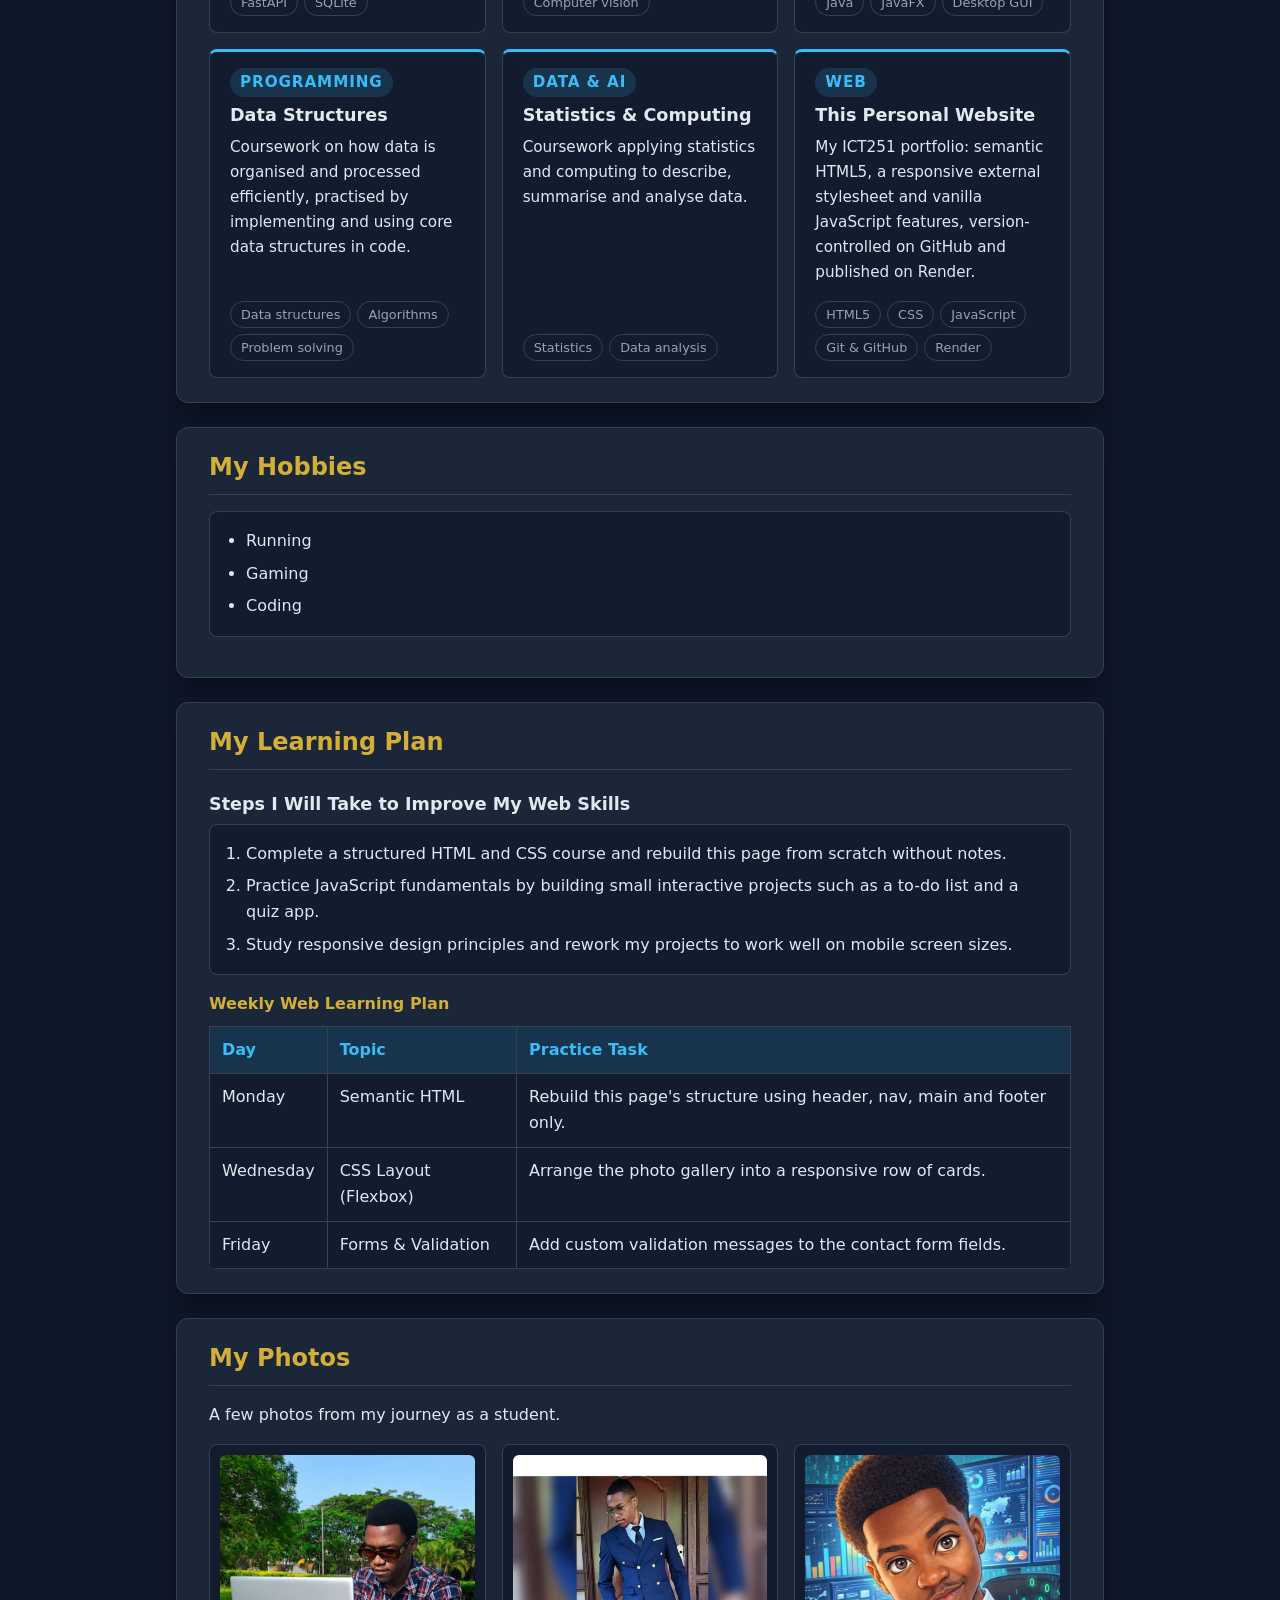
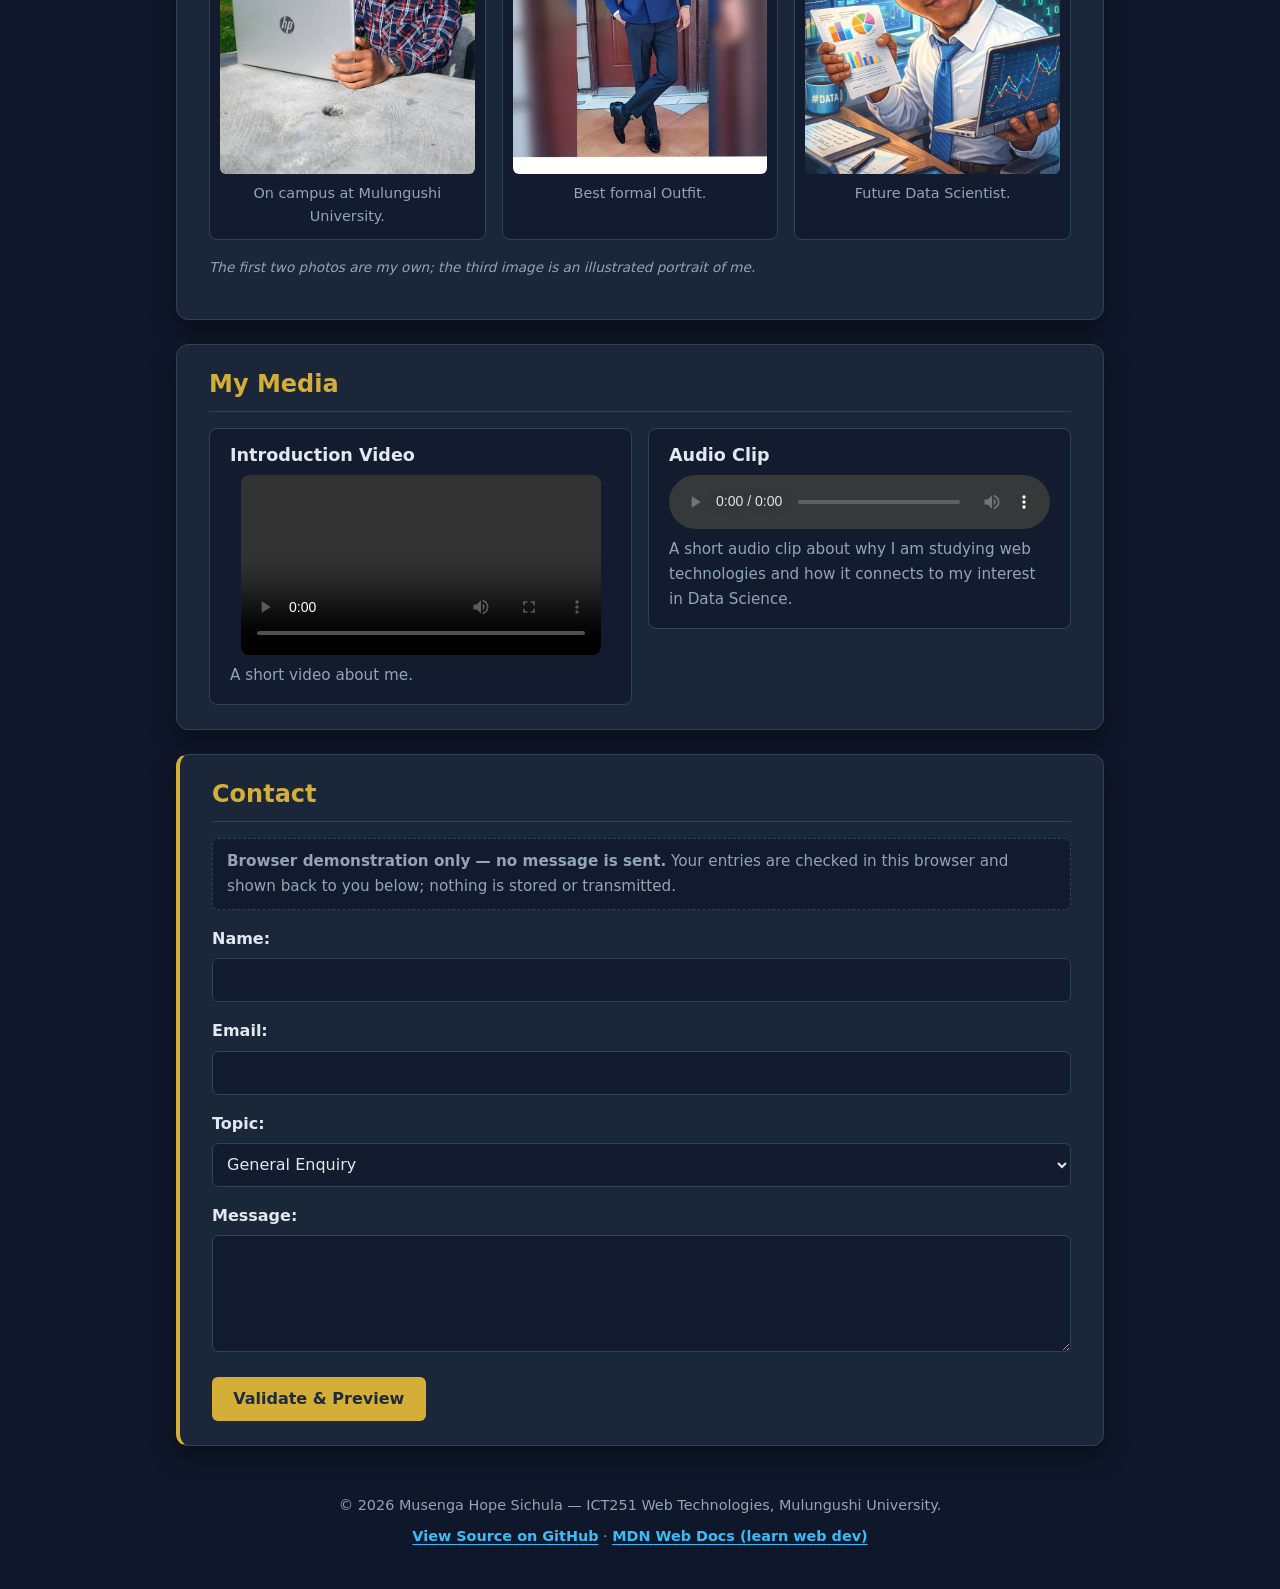
==== commit 730371c2: "Fix portrait video sizing The intro video is 360x640 (portrait) but was declared 640x360, so on wide" ====
--- a/index.html
+++ b/index.html
@@ -293,7 +293,7 @@
                 <div class="media-grid">
                     <div class="media-card">
                         <h3>Introduction Video</h3>
-                        <video controls preload="metadata" playsinline width="640" height="360">
+                        <video controls preload="metadata" playsinline width="360" height="640">
                             <source src="videos/video1.mp4" type="video/mp4">
                             Your browser does not support the video tag.
                         </video>
--- a/css/styles.css
+++ b/css/styles.css
@@ -564,10 +564,13 @@
     margin-top: 0;
 }
 
+/* The intro video is portrait (9:16), so it is capped in width and centred */
 video {
     display: block;
     width: 100%;
-    max-width: 640px;
+    max-width: 360px;
+    max-height: 75vh;
+    margin: 0 auto;
     border-radius: var(--radius);
     background-color: #000;
 }
@@ -754,7 +757,7 @@
 /* ===== 14. Responsive layout ===== */
 @media (min-width: 769px) {
     .media-grid {
-        grid-template-columns: 3fr 2fr;
+        grid-template-columns: 1fr 1fr;
         align-items: start;
     }
 }
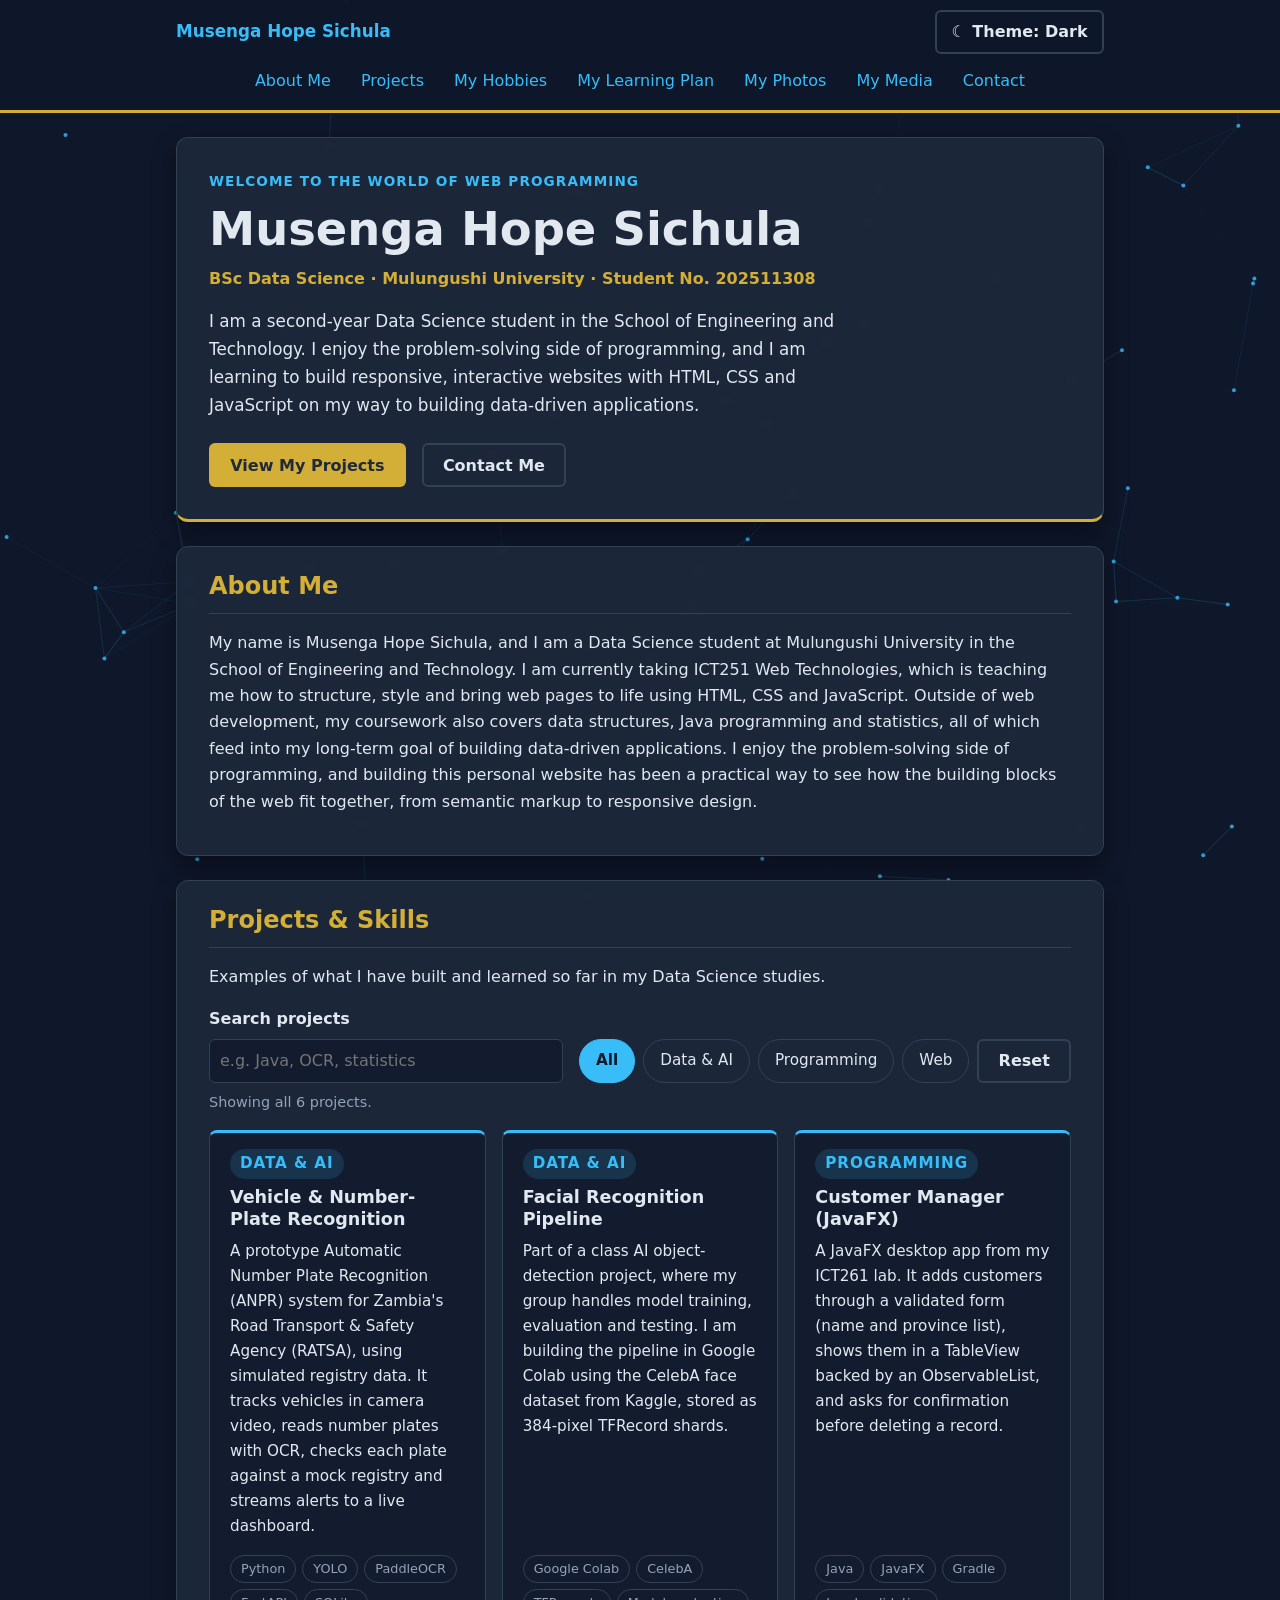
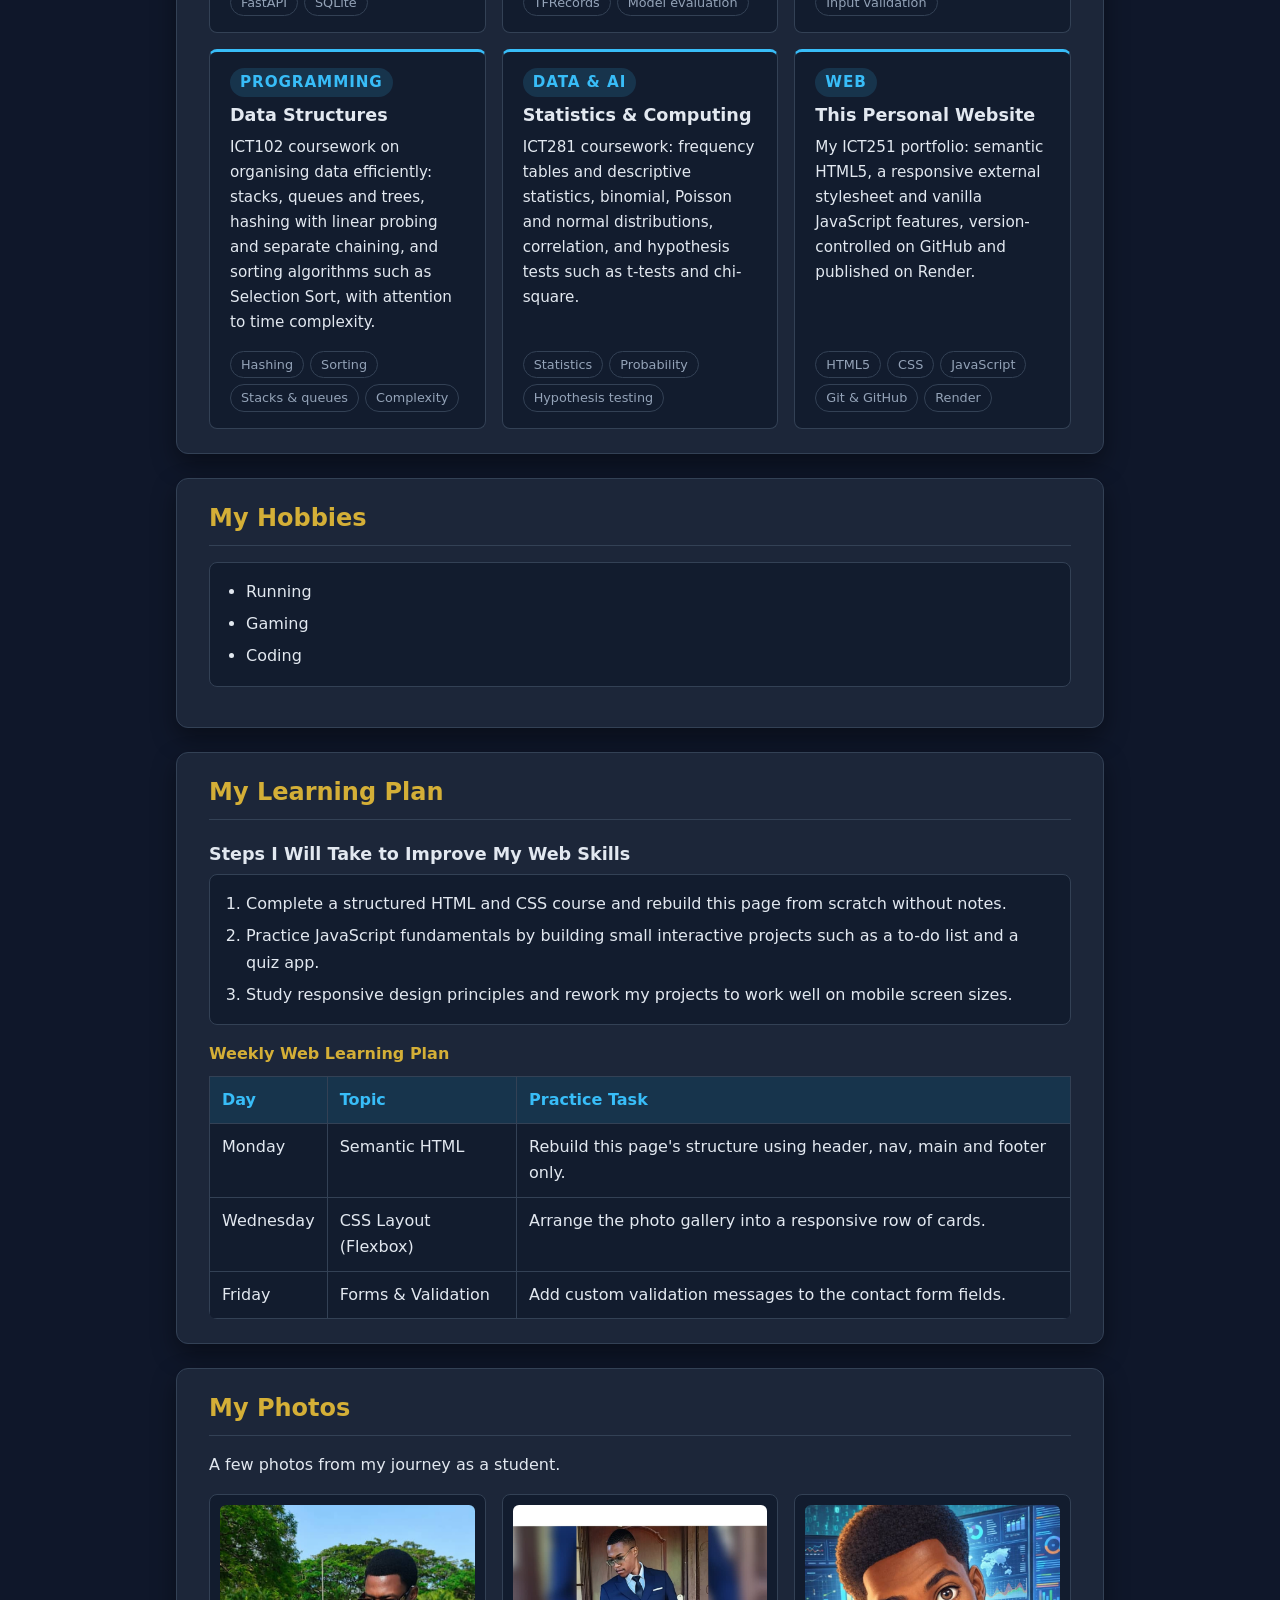
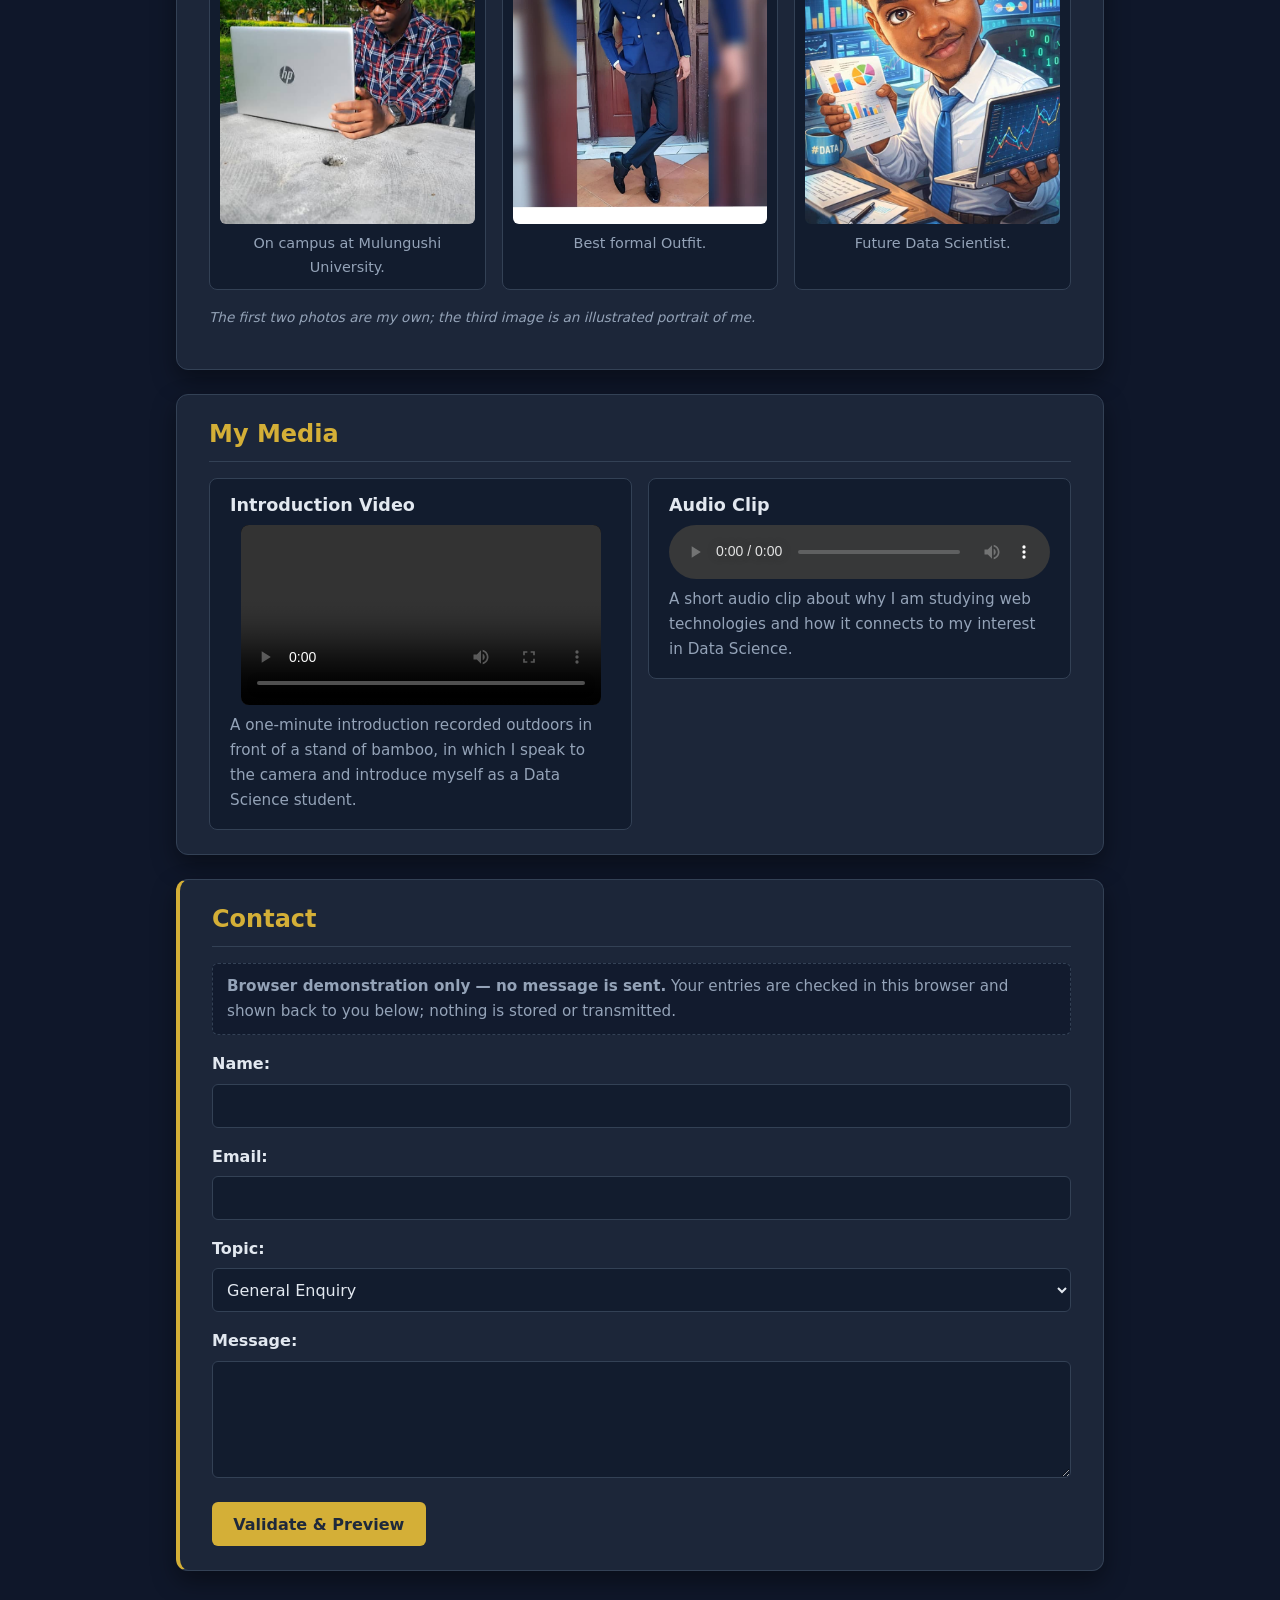
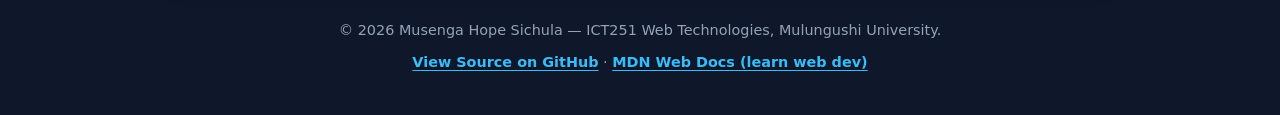
==== commit e16352fe: "Fill in project details, video summary and site icon" ====
--- a/index.html
+++ b/index.html
@@ -6,6 +6,8 @@
     <meta name="viewport" content="width=device-width, initial-scale=1">
     <meta name="description" content="Personal portfolio of Musenga Hope Sichula, BSc Data Science student at Mulungushi University (ICT251 Web Technologies).">
     <title>Musenga Hope Sichula — My Web Technologies Page</title>
+    <!-- Inline icon so the browser does not request a missing favicon.ico (avoids a Console 404) -->
+    <link rel="icon" href="data:image/svg+xml,%3Csvg xmlns='http://www.w3.org/2000/svg' viewBox='0 0 64 64'%3E%3Crect width='64' height='64' rx='14' fill='%230b1f3a'/%3E%3Ctext x='32' y='42' font-family='Arial' font-size='28' font-weight='700' fill='%2338bdf8' text-anchor='middle'%3EMS%3C/text%3E%3C/svg%3E">
     <link rel="stylesheet" href="css/styles.css">
     <script src="js/script.js" defer></script>
 </head>
@@ -112,7 +114,6 @@
 
                 <div class="project-grid" id="project-list">
 
-                    <!-- TODO: Musenga — confirm the YOLO version (the project README says YOLO11n for vehicles; was best.pt trained with YOLOv8?) -->
                     <article class="project-card" data-category="data">
                         <p class="project-category">Data &amp; AI</p>
                         <h3>Vehicle &amp; Number-Plate Recognition</h3>
@@ -131,62 +132,66 @@
                         </ul>
                     </article>
 
-                    <!-- TODO: Musenga — add the approach/library used and any result (e.g. accuracy) -->
                     <article class="project-card" data-category="data">
                         <p class="project-category">Data &amp; AI</p>
                         <h3>Facial Recognition Pipeline</h3>
                         <p>
-                            A facial recognition pipeline developed in Google Colab using the CelebA
-                            dataset of celebrity face images.
+                            Part of a class AI object-detection project, where my group handles model
+                            training, evaluation and testing. I am building the pipeline in Google Colab
+                            using the CelebA face dataset from Kaggle, stored as 384-pixel TFRecord shards.
                         </p>
                         <ul class="tag-list" aria-label="Tools used">
                             <li>Google Colab</li>
                             <li>CelebA</li>
-                            <li>Computer vision</li>
-                        </ul>
-                    </article>
-
-                    <!-- TODO: Musenga — list the main features (add / edit / delete? file or database storage?) -->
+                            <li>TFRecords</li>
+                            <li>Model evaluation</li>
+                        </ul>
+                    </article>
+
                     <article class="project-card" data-category="programming">
                         <p class="project-category">Programming</p>
                         <h3>Customer Manager (JavaFX)</h3>
                         <p>
-                            A desktop application built with Java and JavaFX in the ICT261 lab for
-                            managing customer records.
+                            A JavaFX desktop app from my ICT261 lab. It adds customers through a validated
+                            form (name and province list), shows them in a TableView backed by an
+                            ObservableList, and asks for confirmation before deleting a record.
                         </p>
                         <ul class="tag-list" aria-label="Tools used">
                             <li>Java</li>
                             <li>JavaFX</li>
-                            <li>Desktop GUI</li>
-                        </ul>
-                    </article>
-
-                    <!-- TODO: Musenga — name the structures you implemented and the language used -->
+                            <li>Gradle</li>
+                            <li>Input validation</li>
+                        </ul>
+                    </article>
+
                     <article class="project-card" data-category="programming">
                         <p class="project-category">Programming</p>
                         <h3>Data Structures</h3>
                         <p>
-                            Coursework on how data is organised and processed efficiently, practised by
-                            implementing and using core data structures in code.
+                            ICT102 coursework on organising data efficiently: stacks, queues and trees,
+                            hashing with linear probing and separate chaining, and sorting algorithms
+                            such as Selection Sort, with attention to time complexity.
                         </p>
                         <ul class="tag-list" aria-label="Skills">
-                            <li>Data structures</li>
-                            <li>Algorithms</li>
-                            <li>Problem solving</li>
-                        </ul>
-                    </article>
-
-                    <!-- TODO: Musenga — name the tools used (Python? R? Excel? MATLAB?) and an example analysis -->
+                            <li>Hashing</li>
+                            <li>Sorting</li>
+                            <li>Stacks &amp; queues</li>
+                            <li>Complexity</li>
+                        </ul>
+                    </article>
+
                     <article class="project-card" data-category="data">
                         <p class="project-category">Data &amp; AI</p>
                         <h3>Statistics &amp; Computing</h3>
                         <p>
-                            Coursework applying statistics and computing to describe, summarise and
-                            analyse data.
+                            ICT281 coursework: frequency tables and descriptive statistics, binomial,
+                            Poisson and normal distributions, correlation, and hypothesis tests such as
+                            t-tests and chi-square.
                         </p>
                         <ul class="tag-list" aria-label="Skills">
                             <li>Statistics</li>
-                            <li>Data analysis</li>
+                            <li>Probability</li>
+                            <li>Hypothesis testing</li>
                         </ul>
                     </article>
 
@@ -282,7 +287,6 @@
                         <figcaption>Future Data Scientist.</figcaption>
                     </figure>
                 </div>
-                <!-- TODO: Musenga — who or what created the illustration in photo 3? Add a credit here (app, AI tool or artist). -->
                 <p class="credit-note">The first two photos are my own; the third image is an illustrated portrait of me.</p>
             </section>
 
@@ -297,8 +301,10 @@
                             <source src="videos/video1.mp4" type="video/mp4">
                             Your browser does not support the video tag.
                         </video>
-                        <!-- TODO: Musenga — replace with 2–3 sentences describing what you say/show in the video -->
-                        <p class="media-summary">A short video about me.</p>
+                        <p class="media-summary">
+                            A one-minute introduction recorded outdoors in front of a stand of bamboo,
+                            in which I speak to the camera and introduce myself as a Data Science student.
+                        </p>
                     </div>
 
                     <div class="media-card">
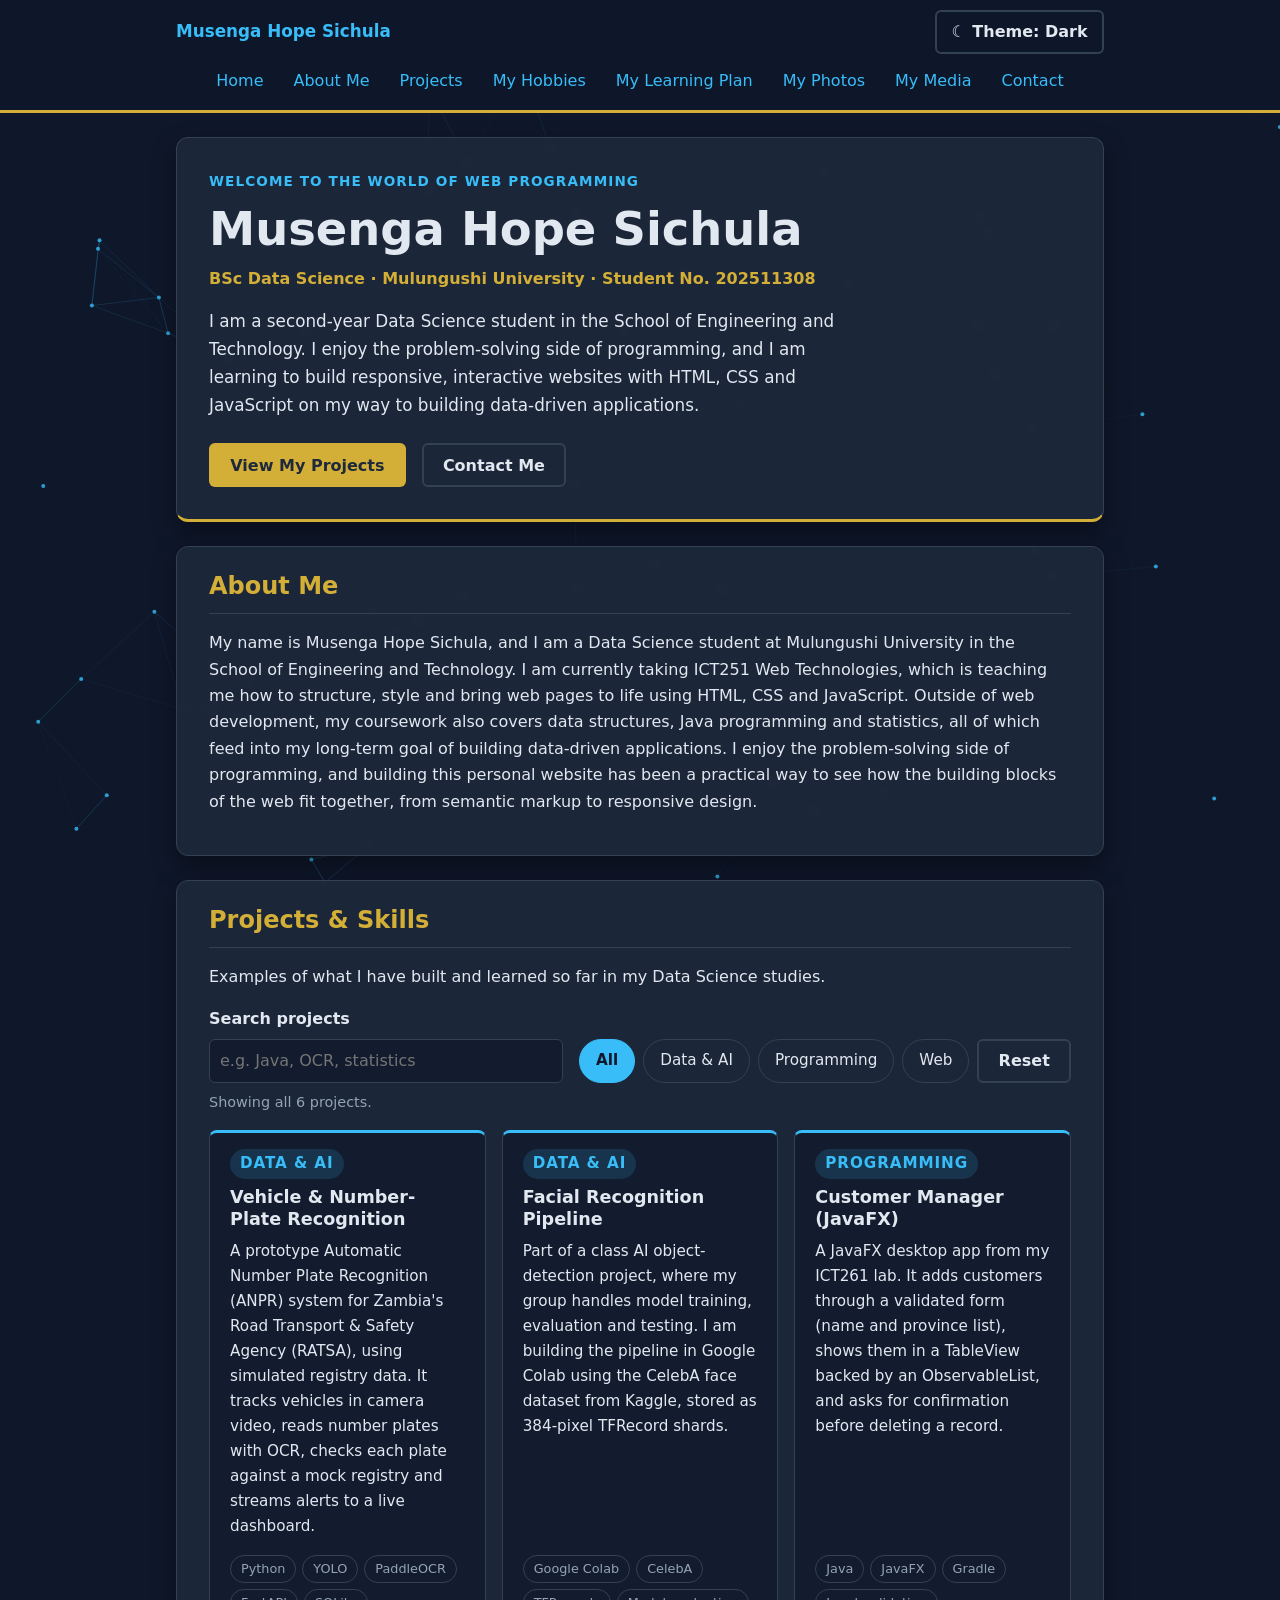
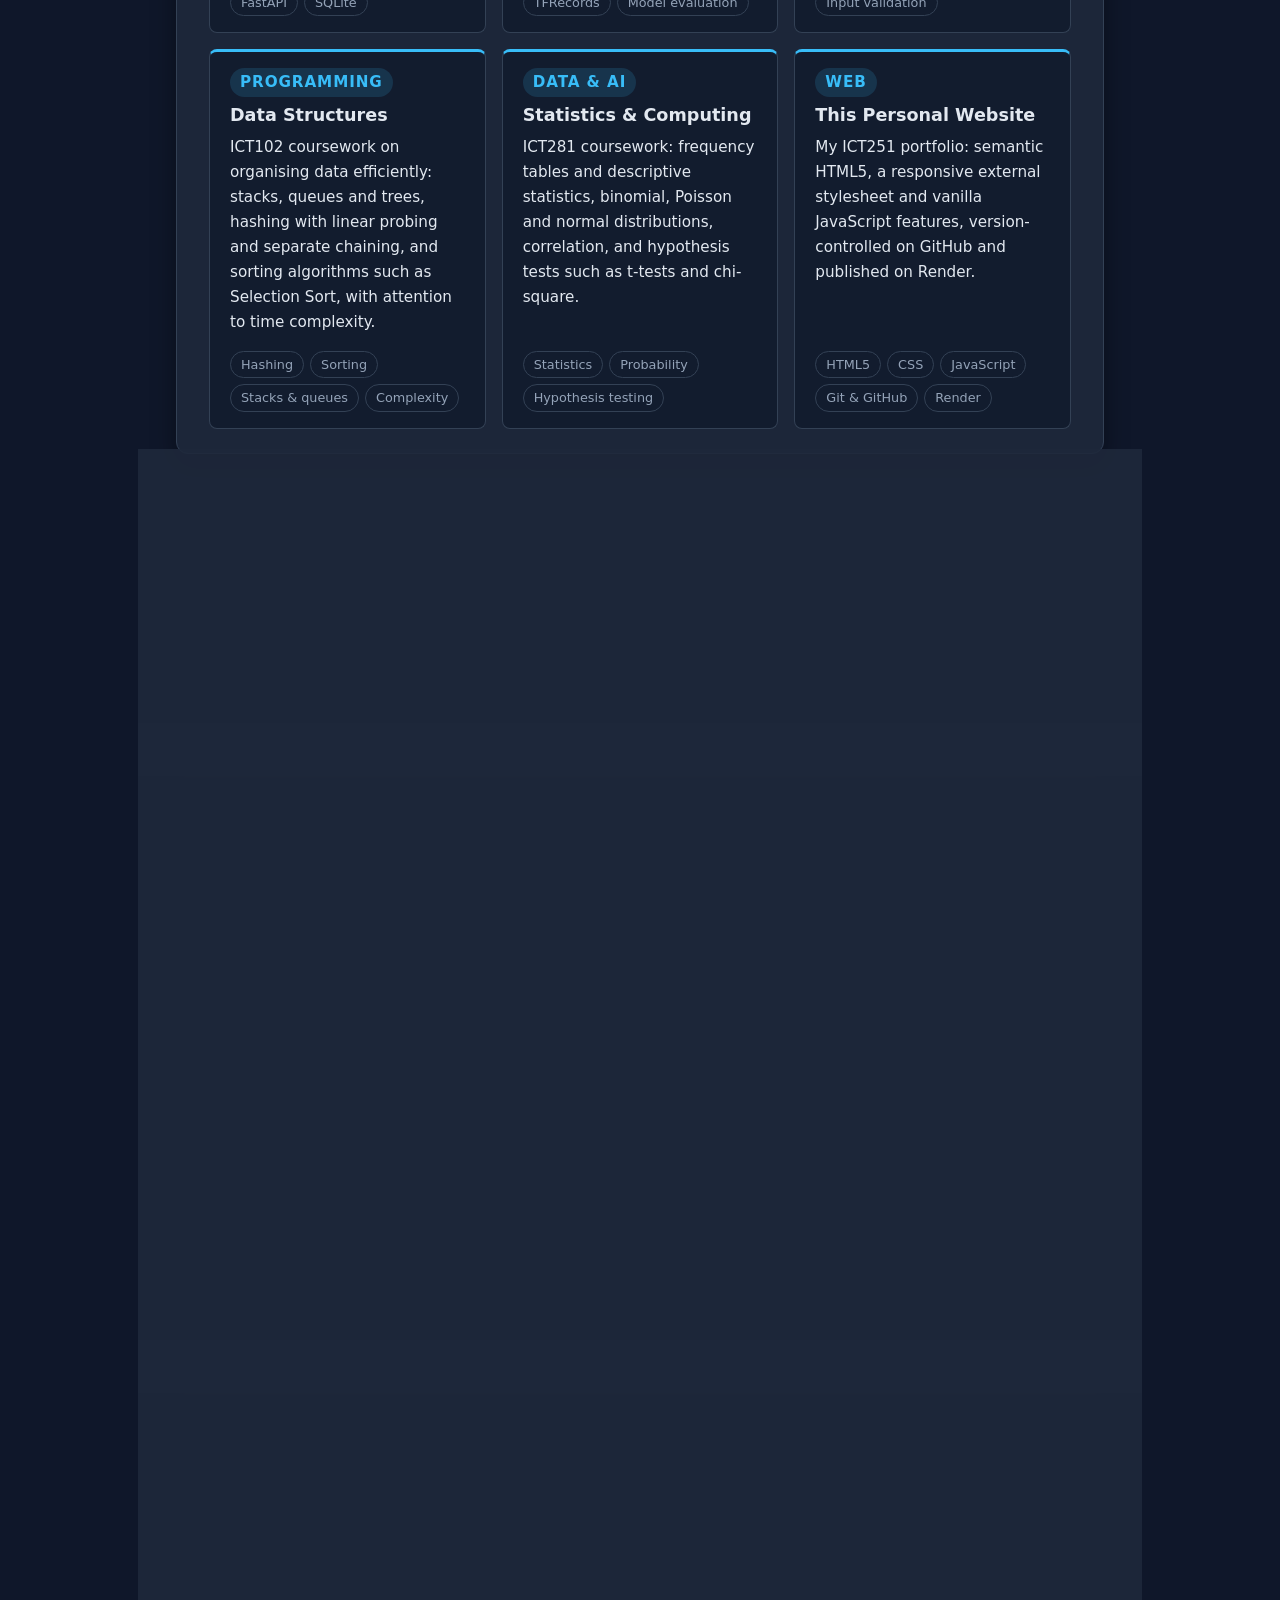
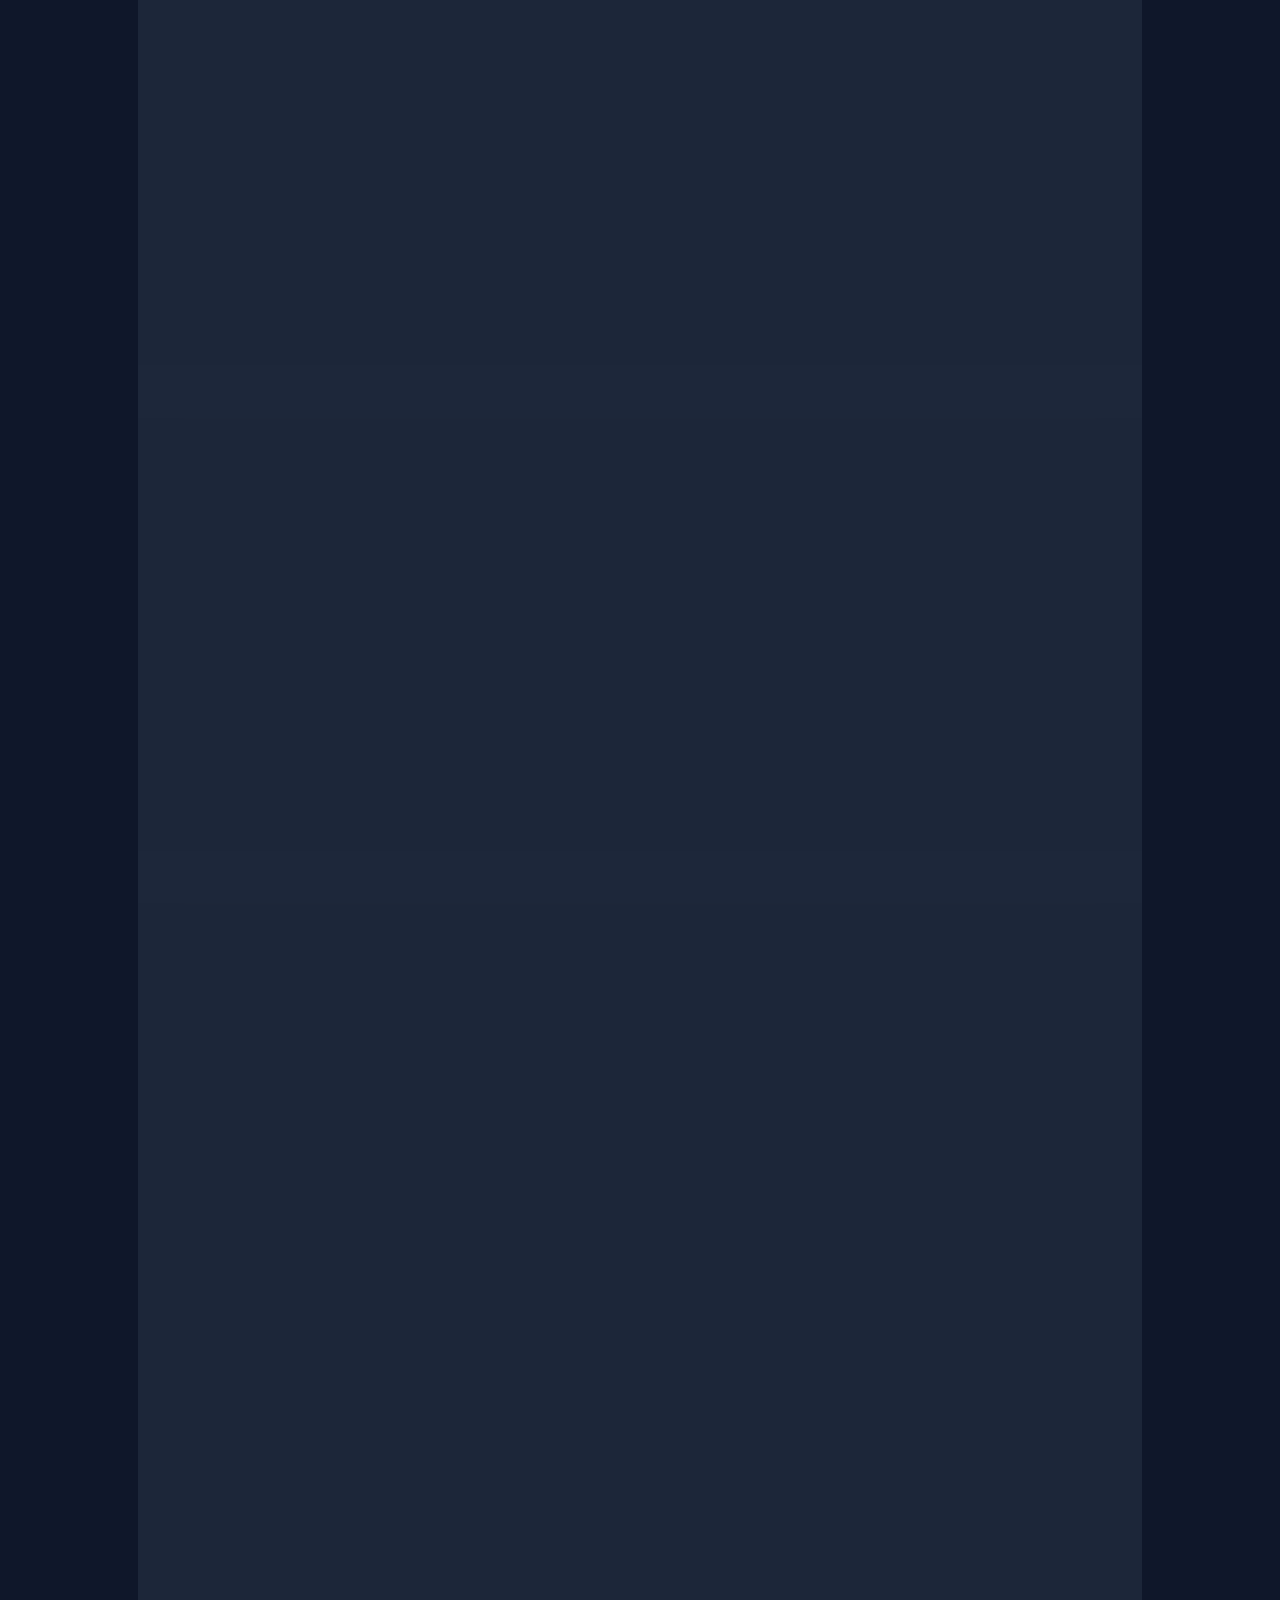
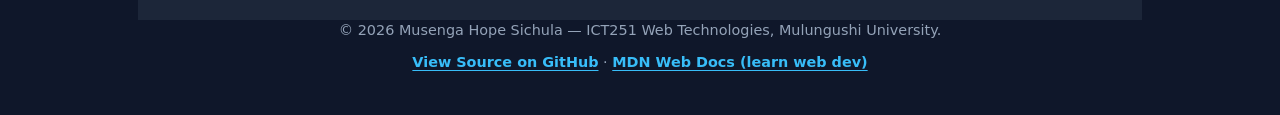
==== commit 55e06e4c: "Make background static, add Home nav link, tidy caption - Draw the particle background once instead " ====
--- a/index.html
+++ b/index.html
@@ -14,7 +14,7 @@
 
 <body>
 
-    <!-- Animated tech background (drawn by js/script.js) -->
+    <!-- Still, decorative tech background (drawn once by js/script.js) -->
     <canvas id="bg-canvas" aria-hidden="true"></canvas>
 
     <div class="page-content">
@@ -41,6 +41,7 @@
 
                 <nav id="primary-nav" class="site-nav" aria-label="Main navigation">
                     <ul class="nav-links">
+                        <li><a href="#home">Home</a></li>
                         <li><a href="#about">About Me</a></li>
                         <li><a href="#projects">Projects</a></li>
                         <li><a href="#hobbies">My Hobbies</a></li>
@@ -279,7 +280,7 @@
                     <figure>
                         <img src="images/photo2.jpg" width="1080" height="1080" loading="lazy"
                             alt="Musenga in a navy double-breasted suit, tie and glasses, posing in a wooden doorway">
-                        <figcaption>Best formal Outfit.</figcaption>
+                        <figcaption>Best formal outfit.</figcaption>
                     </figure>
                     <figure>
                         <img src="images/photo3.jpg" width="720" height="1080" loading="lazy"
--- a/css/styles.css
+++ b/css/styles.css
@@ -126,7 +126,7 @@
     outline-offset: 3px;
 }
 
-/* Animated tech background canvas (id selector) */
+/* Still, decorative tech background canvas (id selector) */
 #bg-canvas {
     position: fixed;
     top: 0;
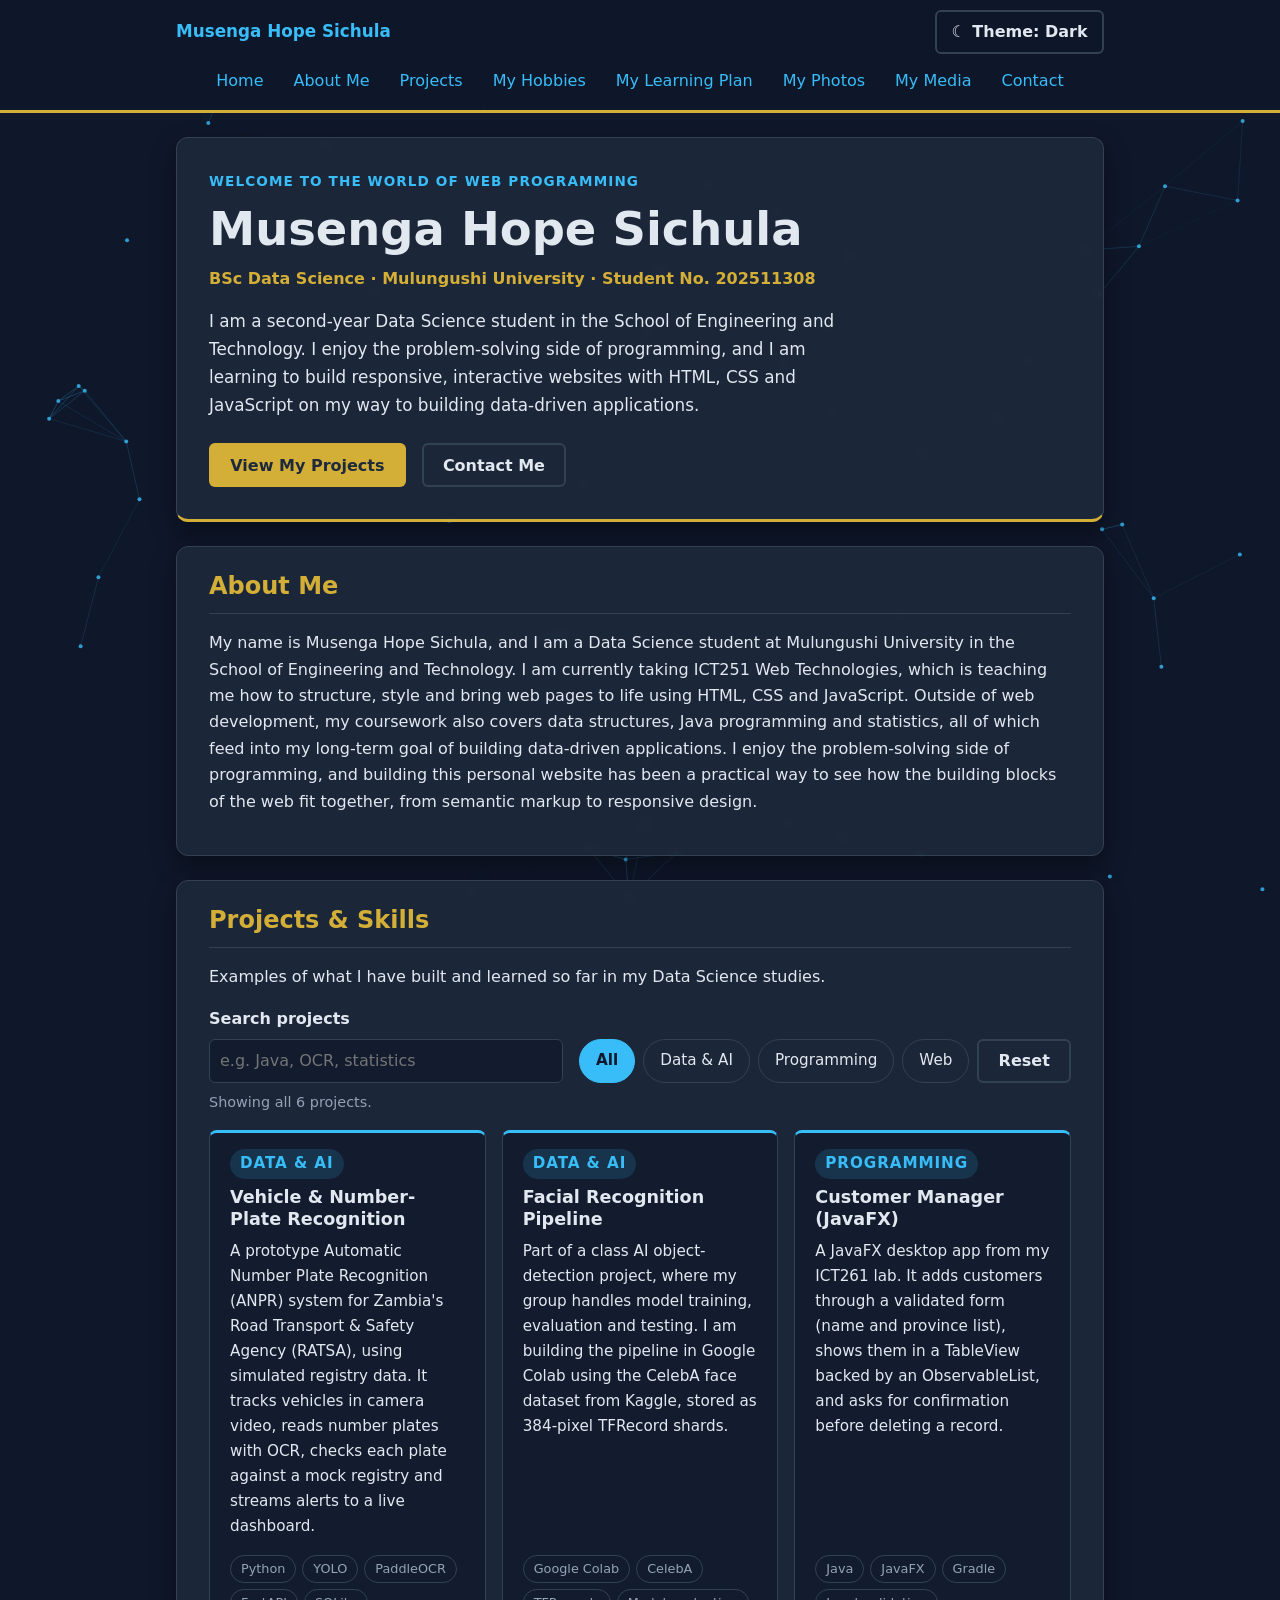
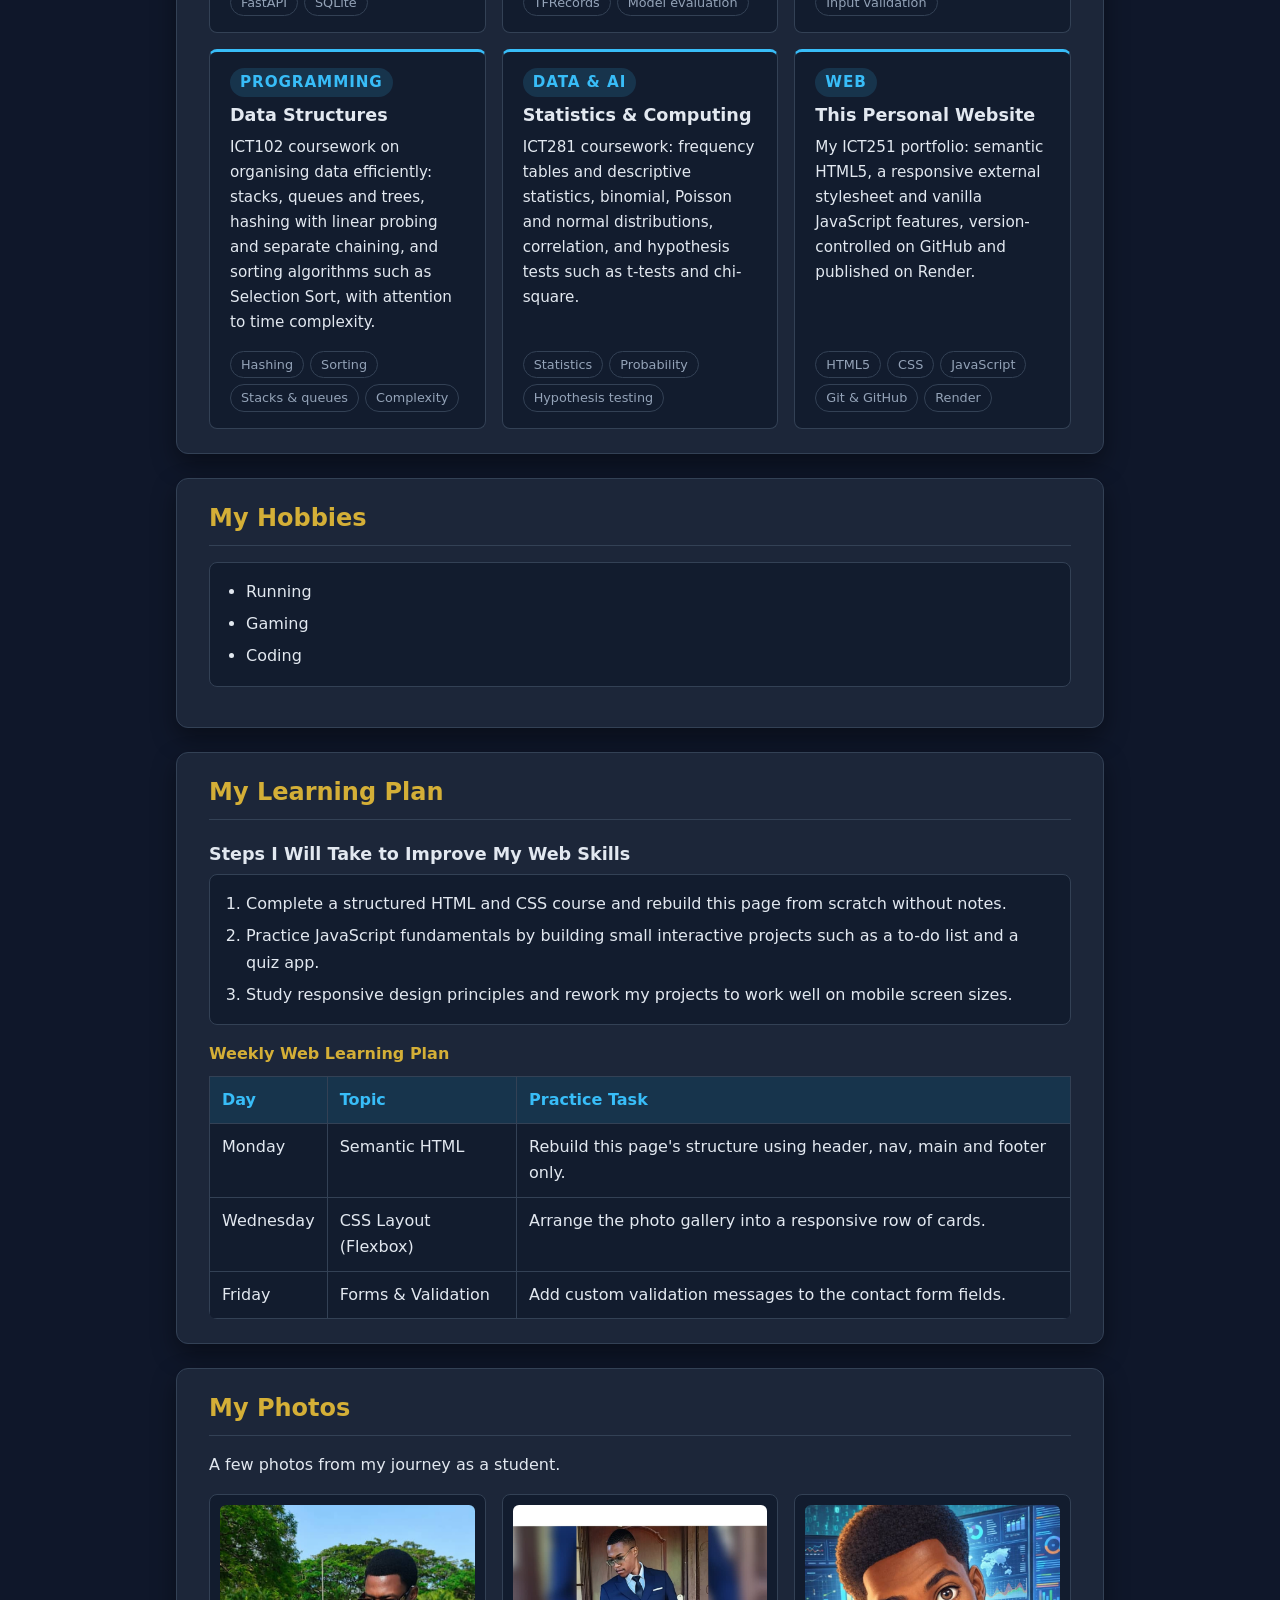
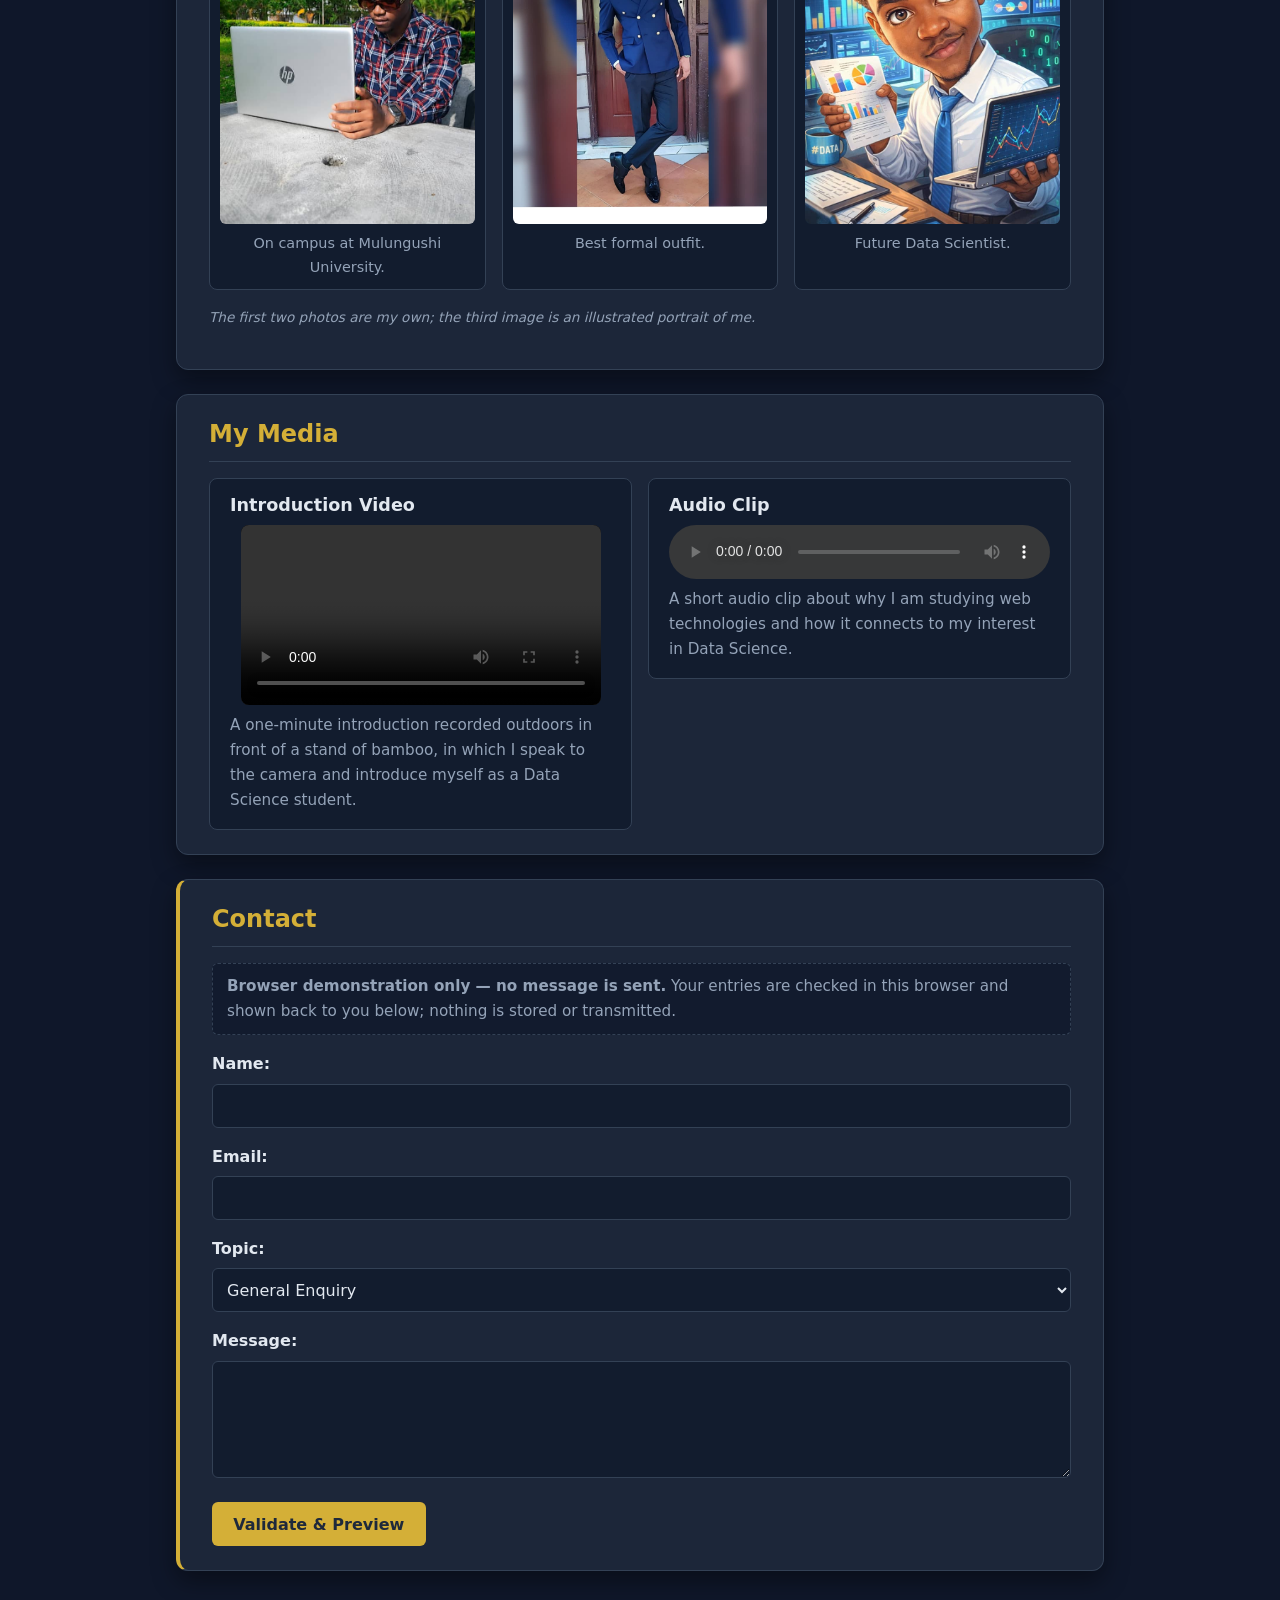
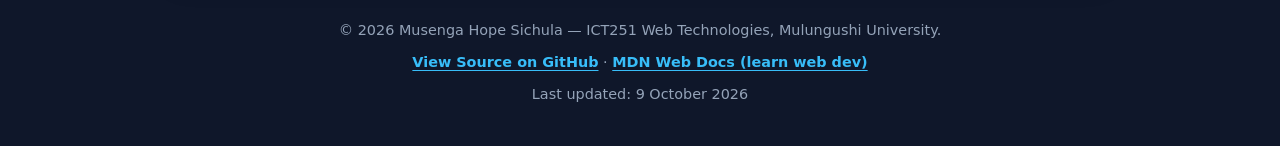
==== commit e0c37199: "Add "Last updated" date to footer and live Render link to README Post-deployment improvement (Activi" ====
--- a/index.html
+++ b/index.html
@@ -396,6 +396,7 @@
                     <span aria-hidden="true">&middot;</span>
                     <a href="https://developer.mozilla.org/en-US/docs/Learn" target="_blank" rel="noopener">MDN Web Docs (learn web dev)</a>
                 </p>
+                <p>Last updated: <time datetime="2026-10-09">9 October 2026</time></p>
             </div>
         </footer>
 
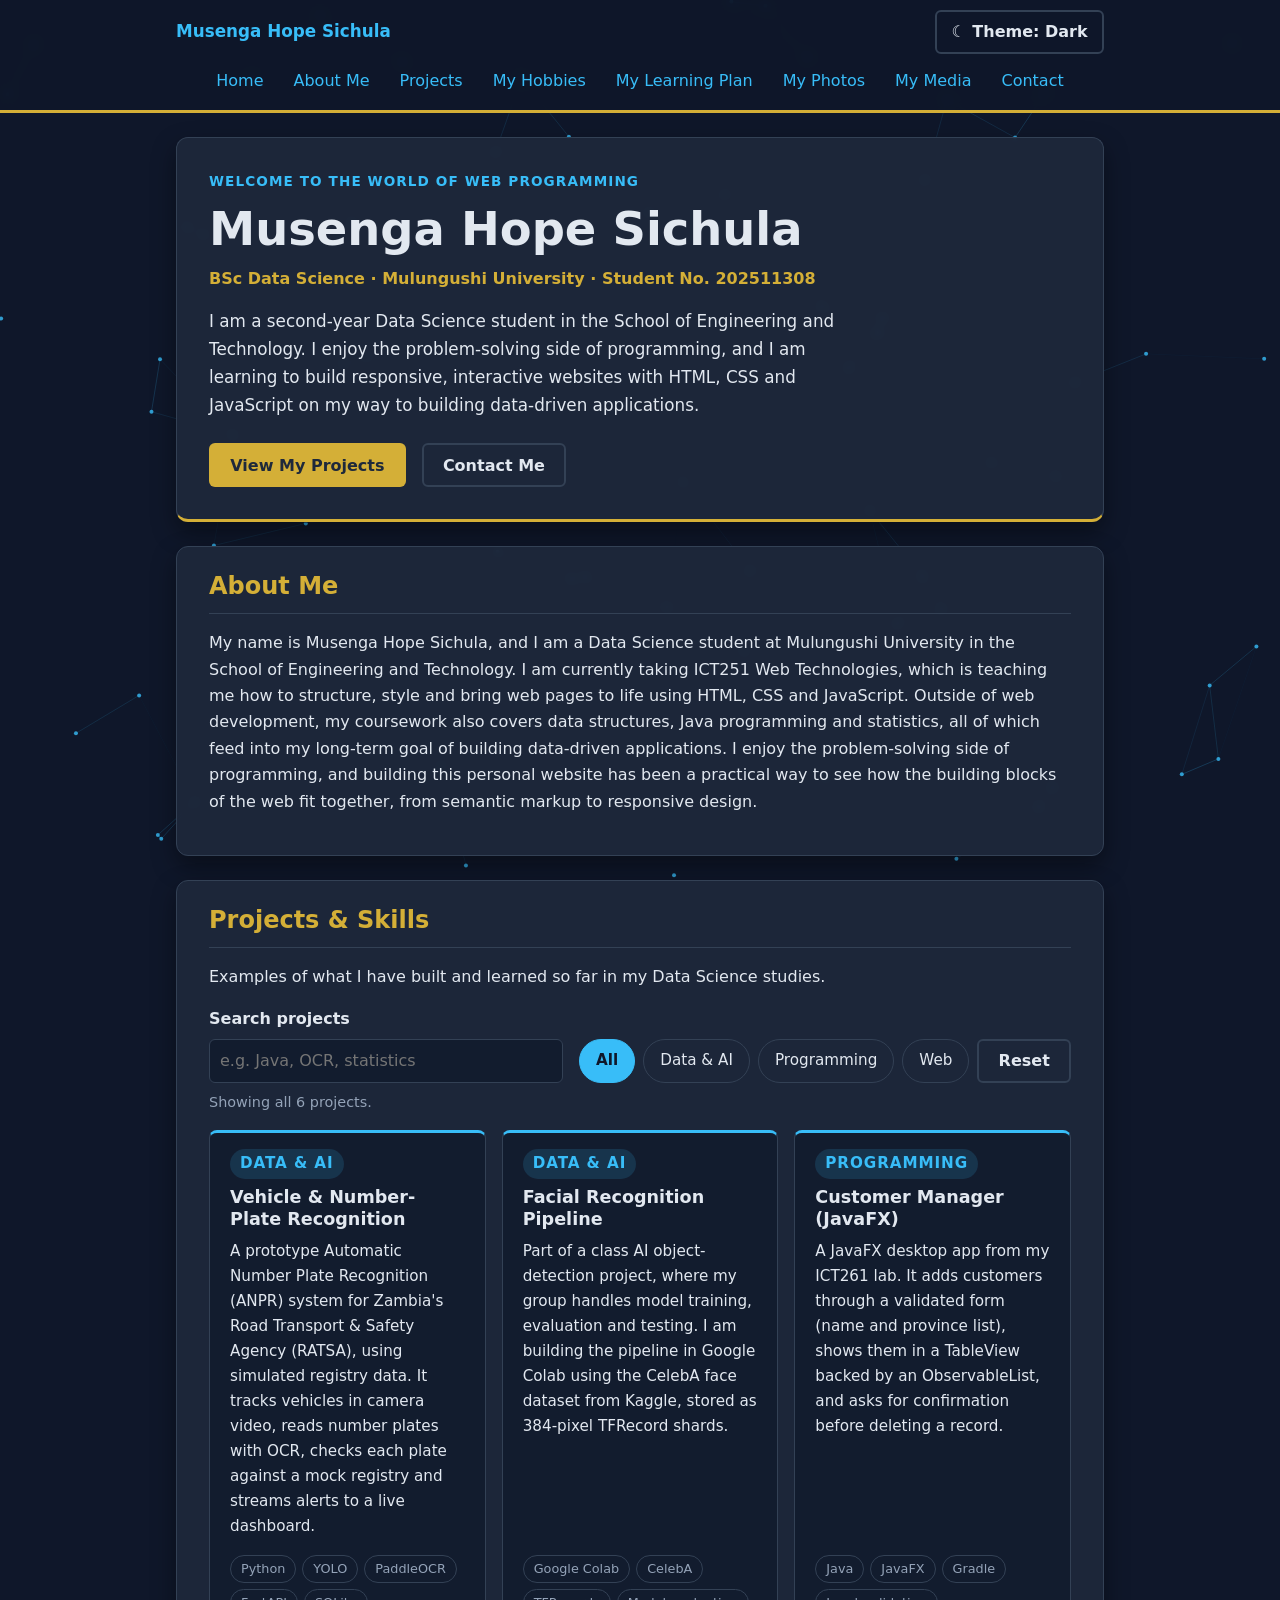
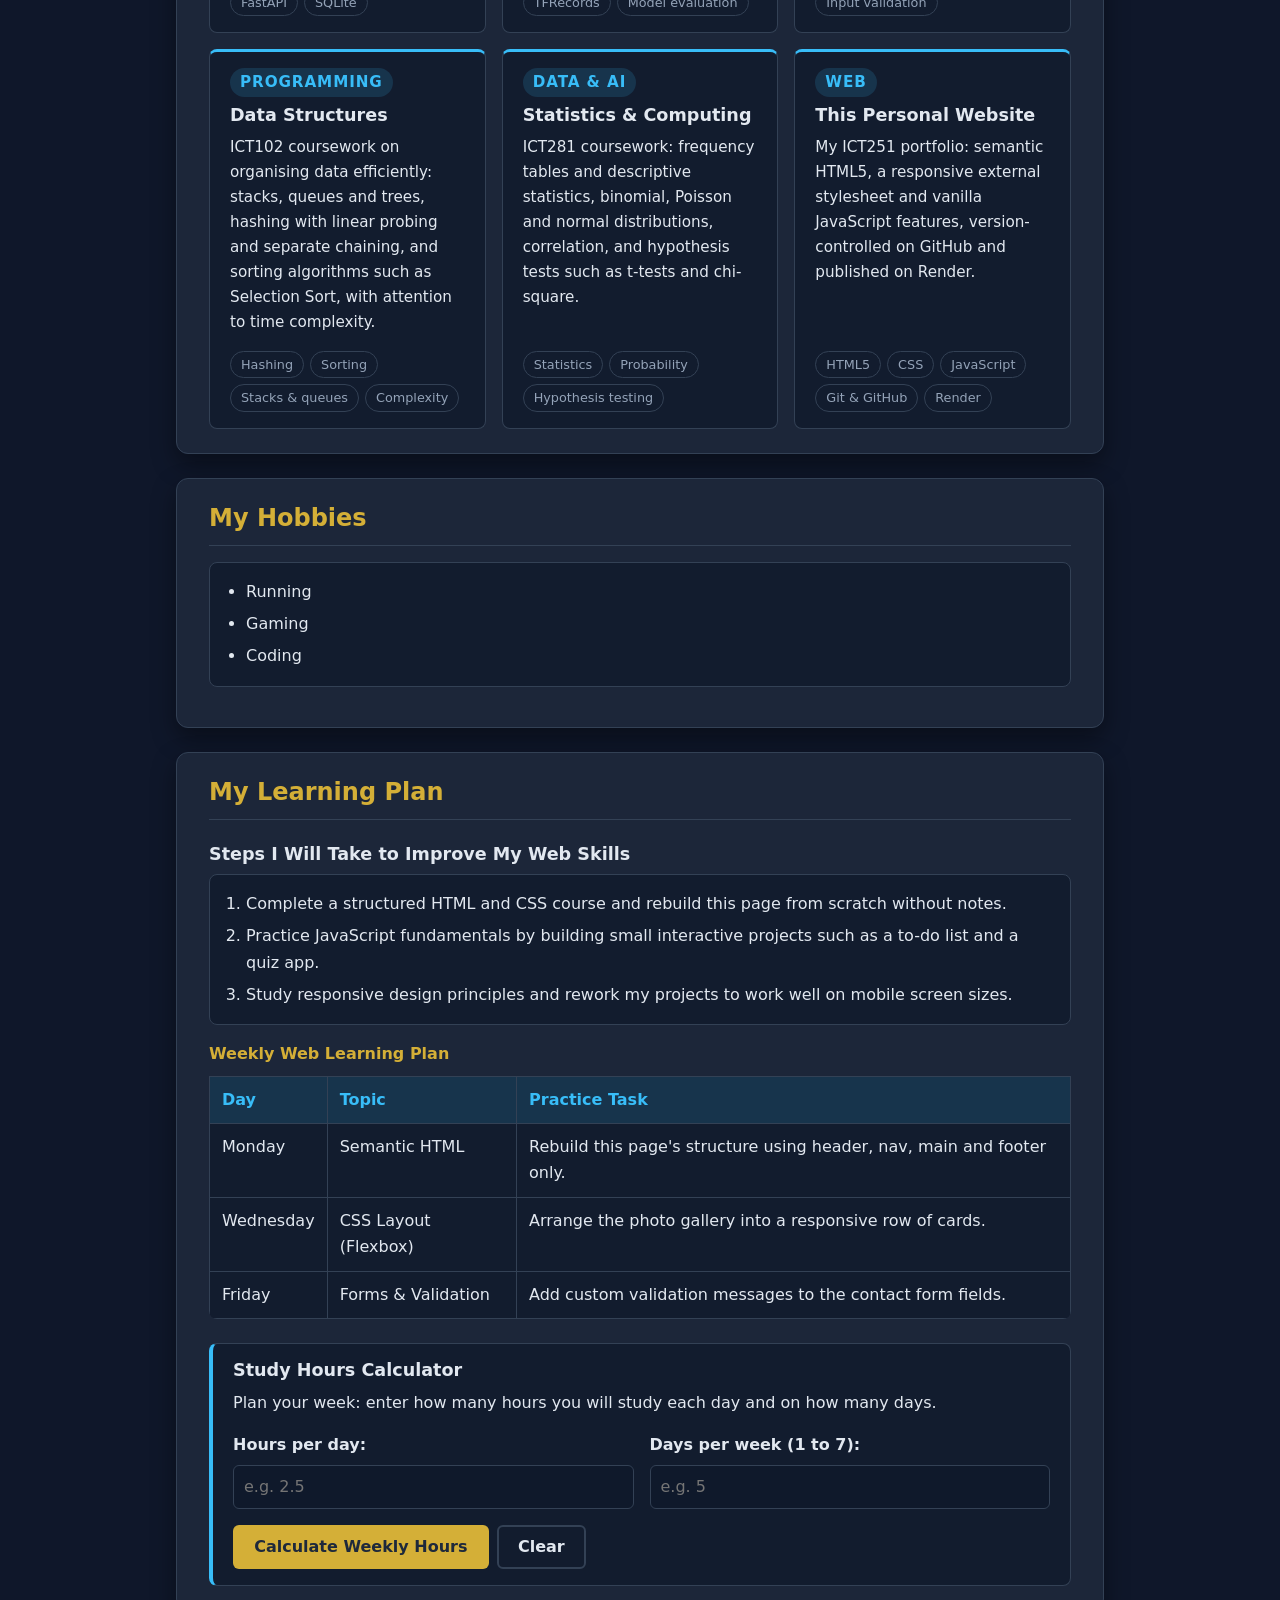
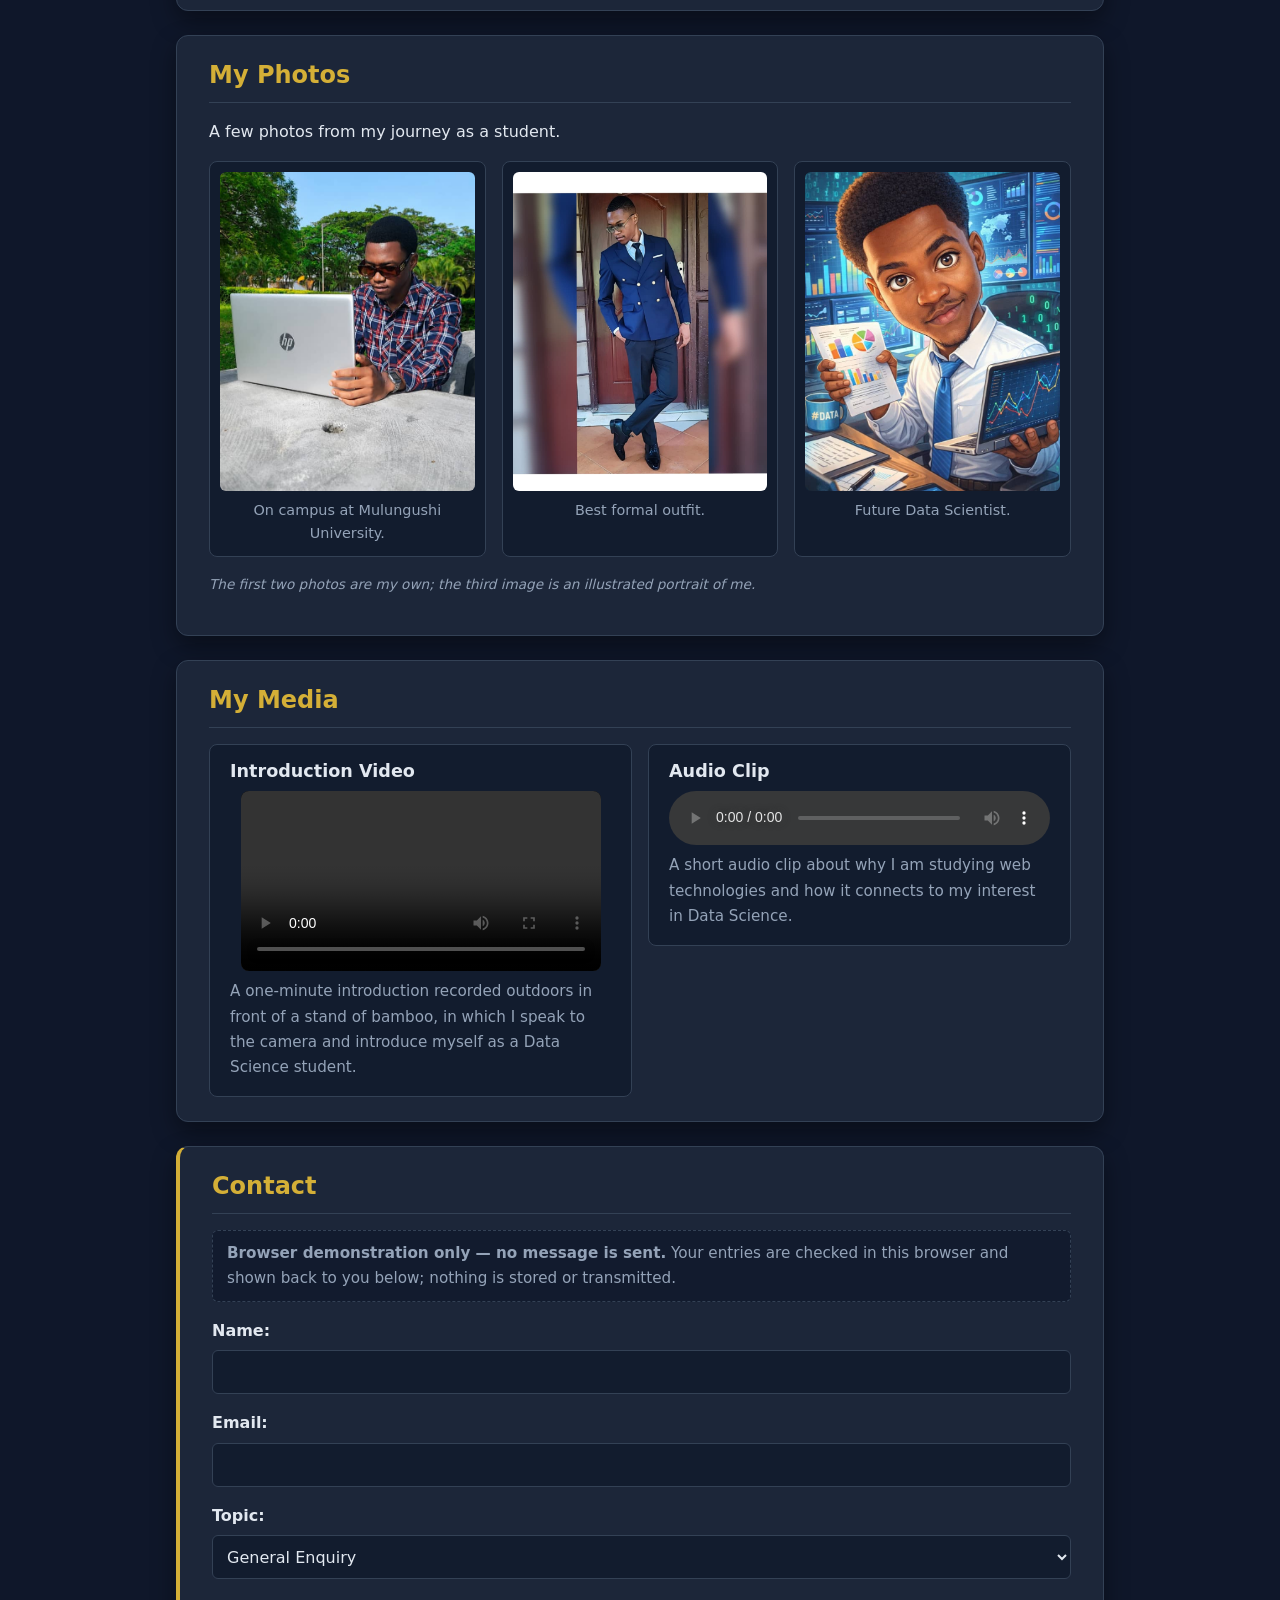
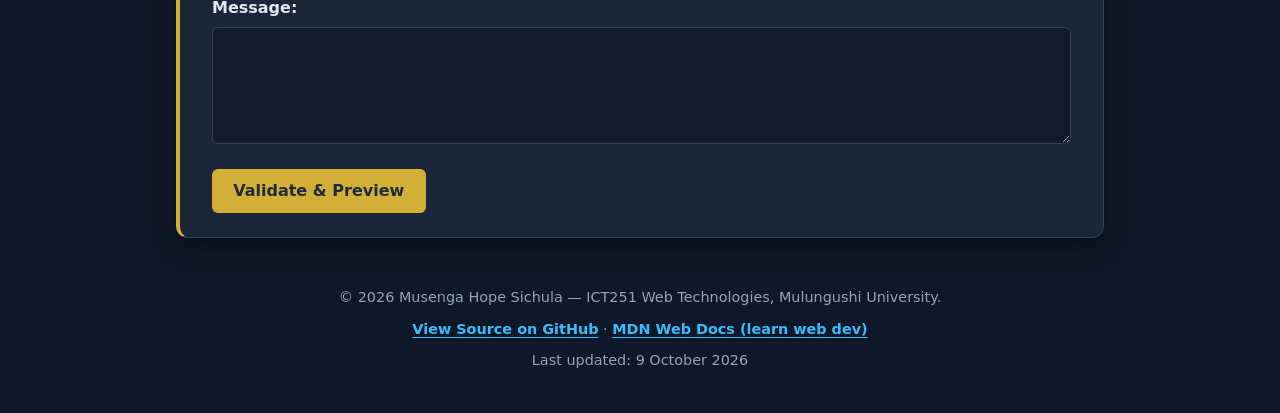
==== commit 690bd9da: "Add study hours calculator to the Learning Plan section Takes hours per day and days per week and sh" ====
--- a/index.html
+++ b/index.html
@@ -265,6 +265,35 @@
                         </tbody>
                     </table>
                 </div>
+
+                <!-- Study hours calculator (worked out by js/script.js) -->
+                <div class="calculator">
+                    <h3 id="calc-title">Study Hours Calculator</h3>
+                    <p>Plan your week: enter how many hours you will study each day and on how many days.</p>
+                    <form id="study-calculator" aria-labelledby="calc-title">
+                        <div class="calc-fields">
+                            <div class="form-group">
+                                <label for="study-hours">Hours per day:</label>
+                                <input type="text" id="study-hours" name="hours" inputmode="decimal"
+                                    autocomplete="off" placeholder="e.g. 2.5" required
+                                    aria-describedby="study-hours-error">
+                                <p class="field-error" id="study-hours-error" aria-live="polite"></p>
+                            </div>
+                            <div class="form-group">
+                                <label for="study-days">Days per week (1 to 7):</label>
+                                <input type="text" id="study-days" name="days" inputmode="numeric"
+                                    autocomplete="off" placeholder="e.g. 5" required
+                                    aria-describedby="study-days-error">
+                                <p class="field-error" id="study-days-error" aria-live="polite"></p>
+                            </div>
+                        </div>
+                        <div class="calc-actions">
+                            <button type="submit" class="btn btn-primary">Calculate Weekly Hours</button>
+                            <button type="reset" class="btn btn-ghost">Clear</button>
+                        </div>
+                    </form>
+                    <p class="calc-result" id="calc-result" aria-live="polite" hidden></p>
+                </div>
             </section>
 
             <!-- PHOTOS -->
--- a/css/styles.css
+++ b/css/styles.css
@@ -627,6 +627,42 @@
     background-color: var(--accent-soft);
 }
 
+/* Study hours calculator (inside the Learning Plan section) */
+.calculator {
+    background-color: var(--surface-sunken);
+    border: 1px solid var(--border);
+    border-left: 4px solid var(--accent);
+    border-radius: var(--radius);
+    padding: var(--space-2) 1.25rem;
+    margin-top: var(--space-3);
+}
+
+.calculator h3 {
+    margin-top: 0;
+}
+
+.calc-fields {
+    display: grid;
+    grid-template-columns: repeat(auto-fit, minmax(200px, 1fr));
+    gap: 0 var(--space-2);
+}
+
+.calc-actions {
+    display: flex;
+    flex-wrap: wrap;
+    gap: var(--space-1);
+}
+
+.calc-result {
+    margin: var(--space-2) 0 0;
+    padding: 12px 14px;
+    border: 1px solid var(--border);
+    border-left: 4px solid var(--success);
+    border-radius: var(--radius-sm);
+    background-color: var(--surface);
+    font-weight: 600;
+}
+
 /* ===== 12. Contact form ===== */
 .form-note {
     color: var(--muted);
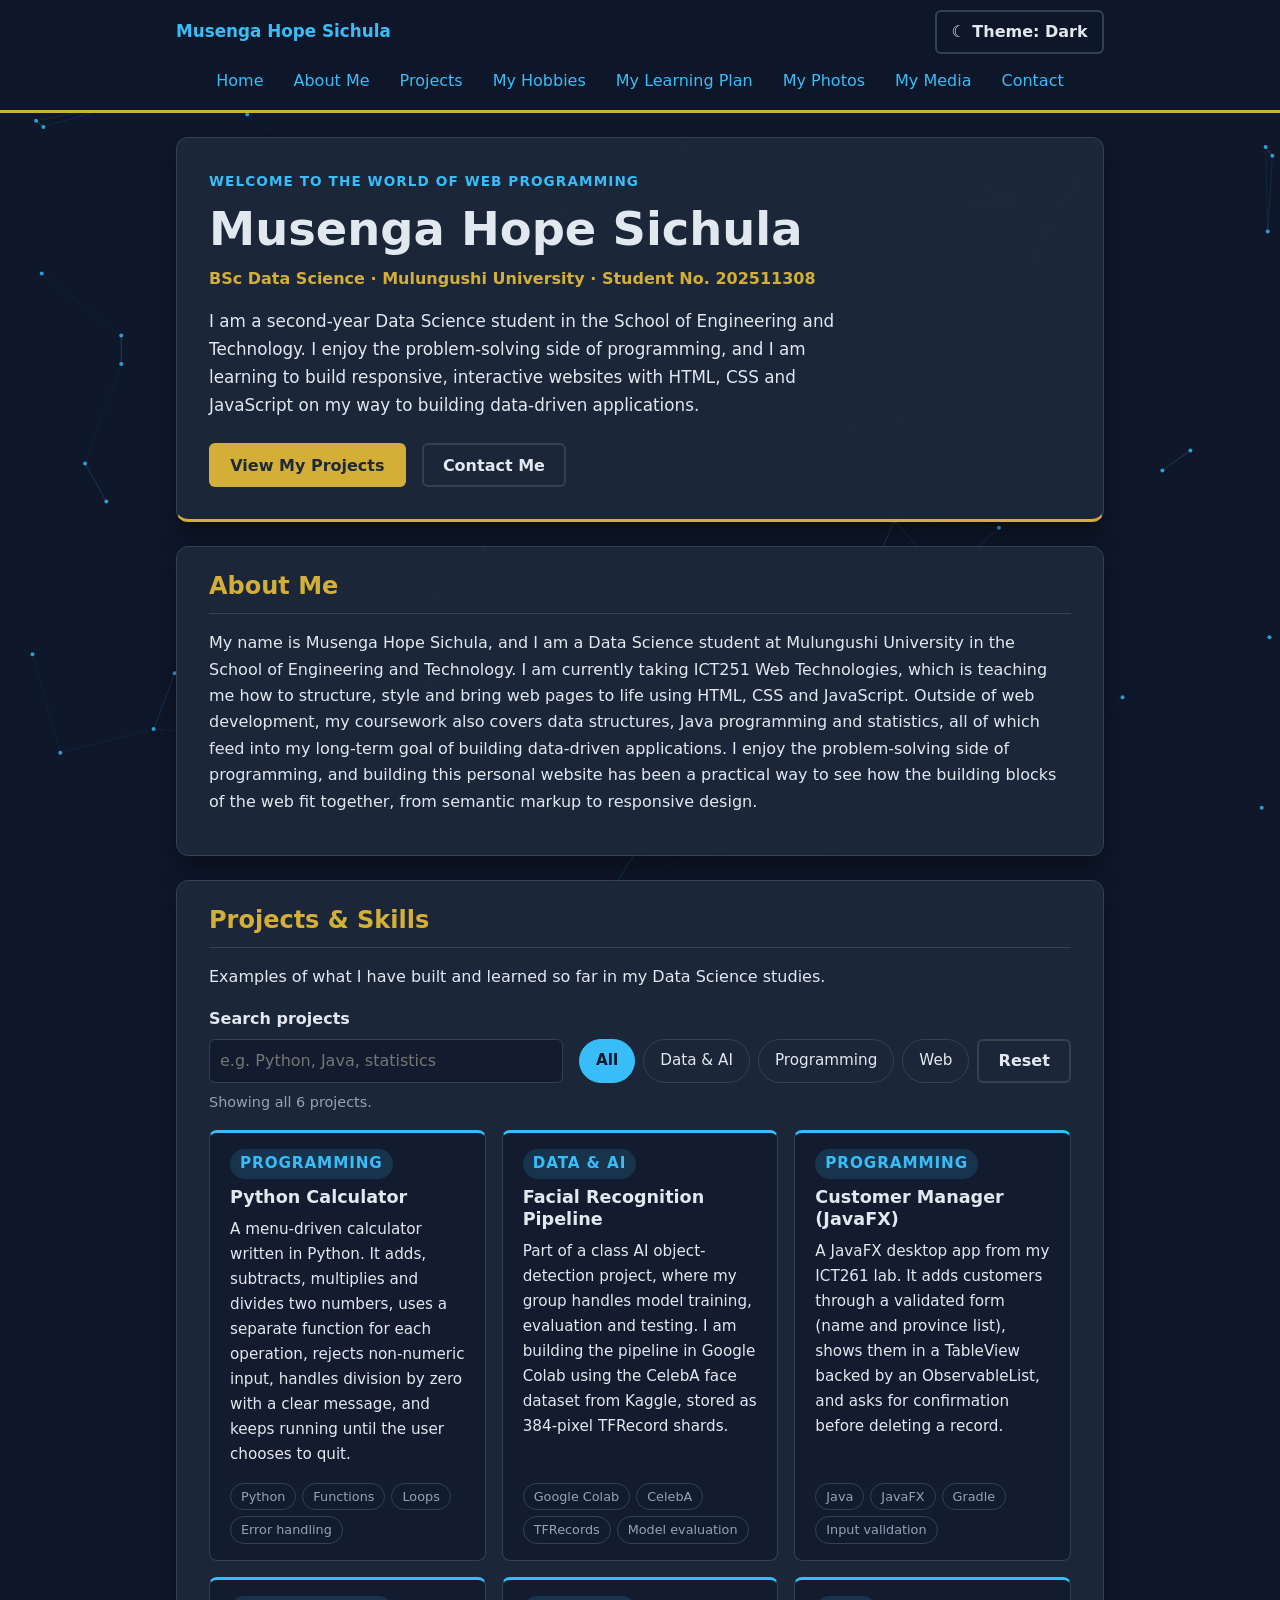
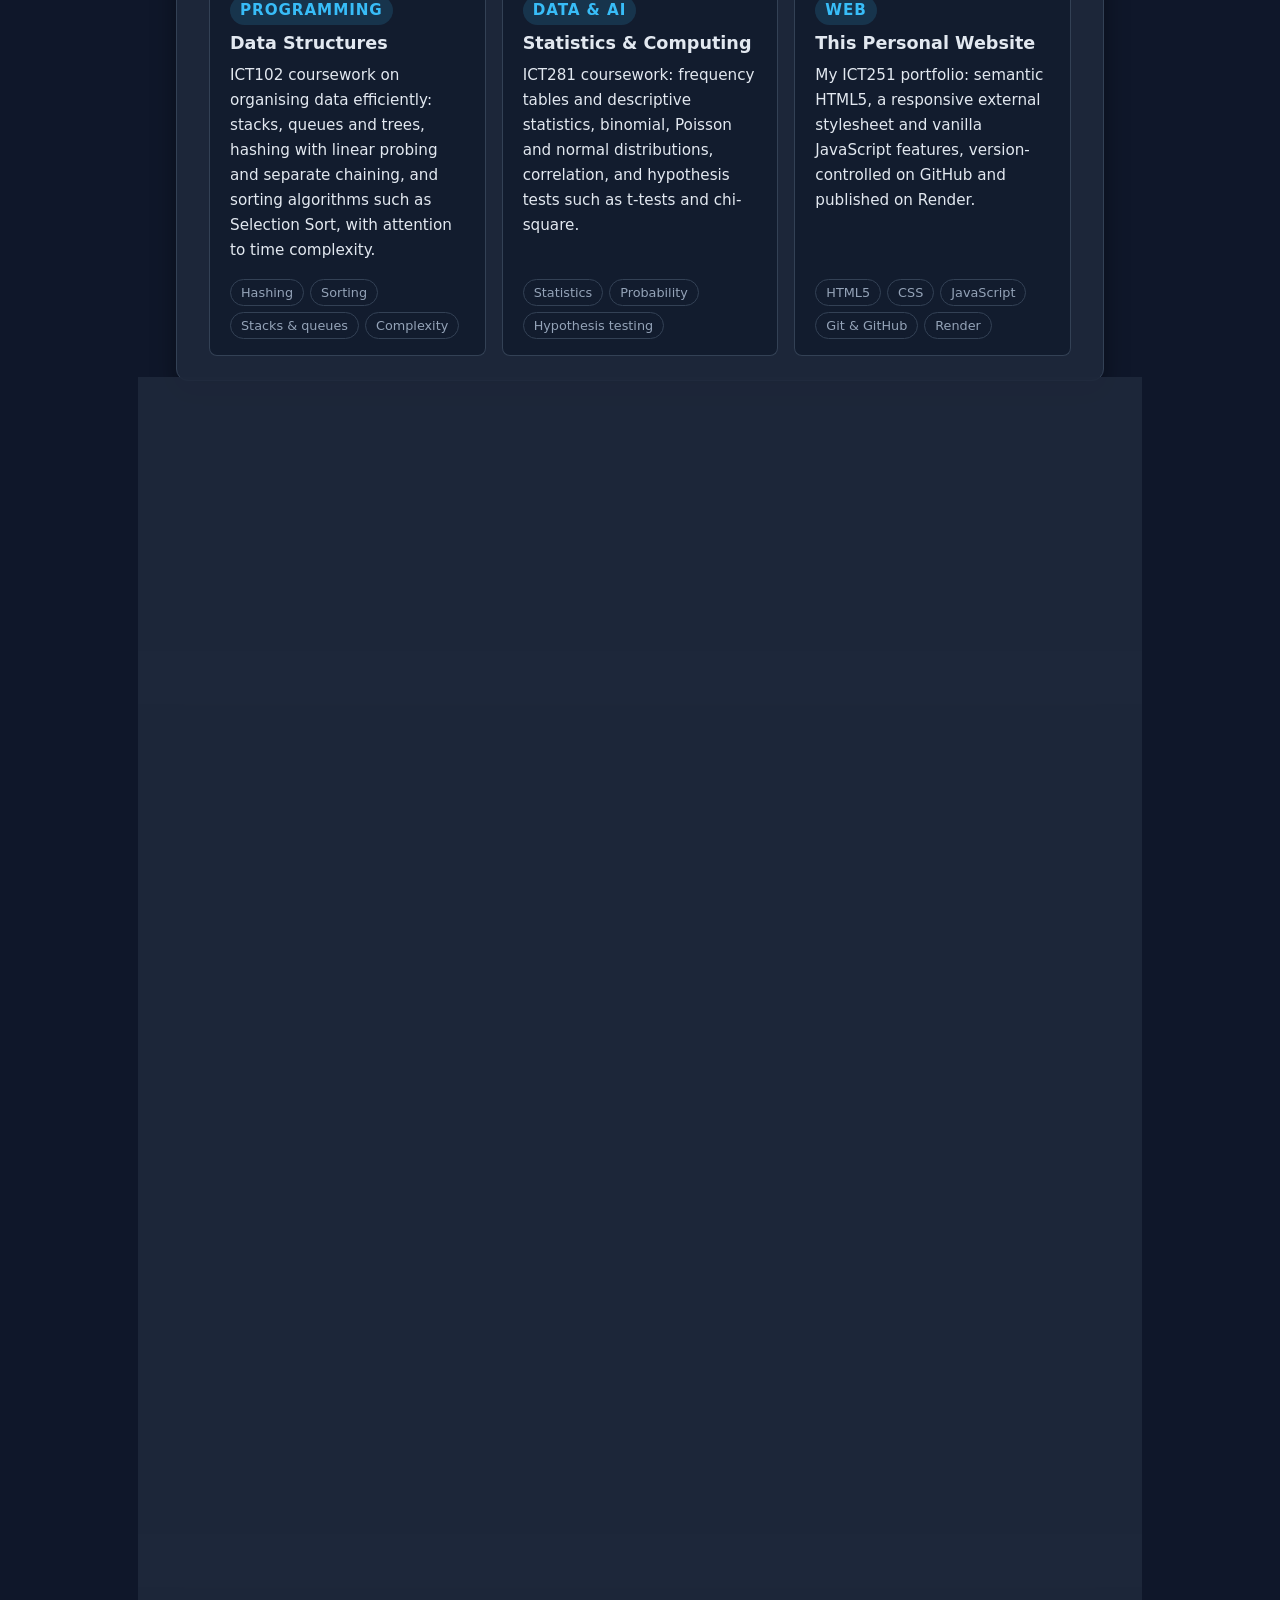
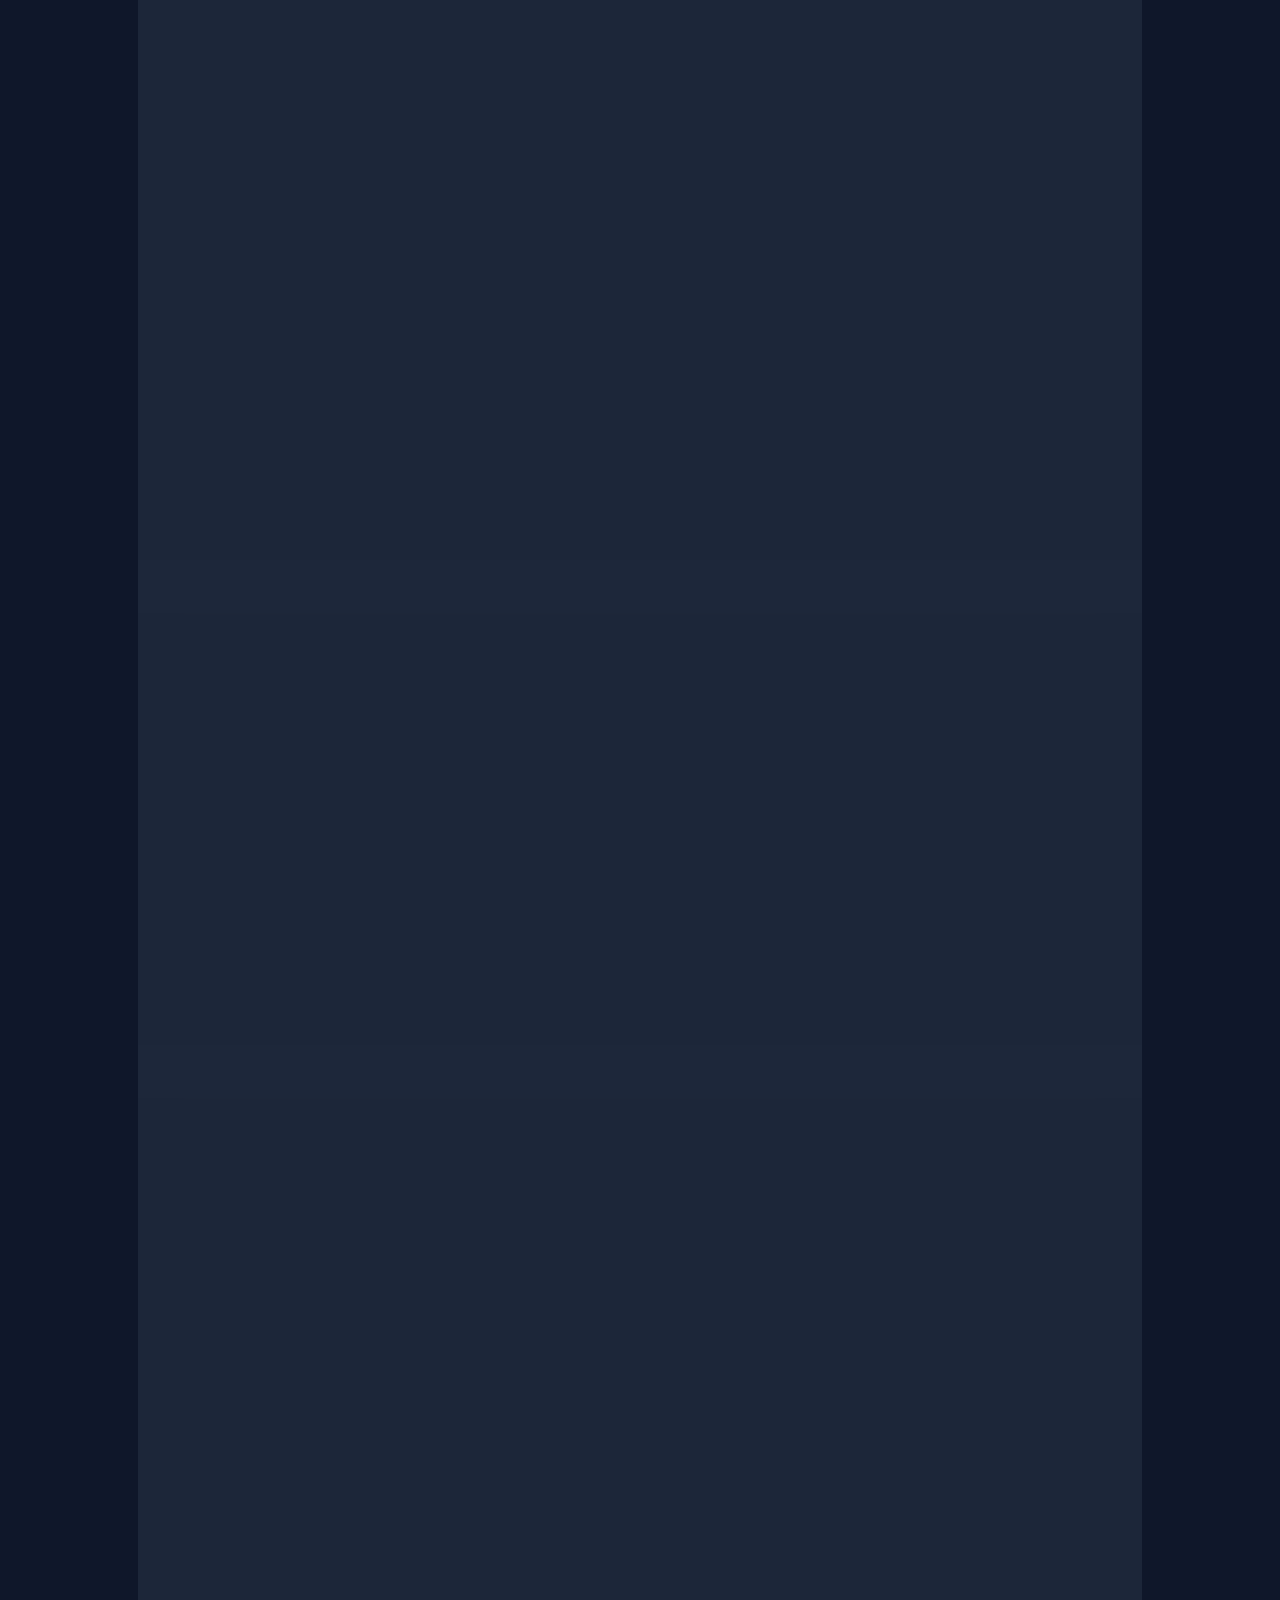
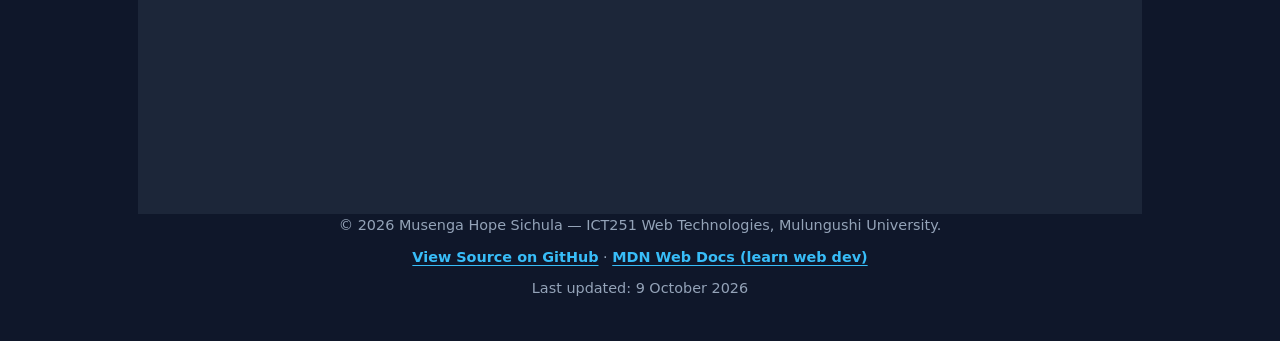
==== commit 75fbdf23: "Replace number-plate recognition project with Python calculator Also update the search placeholder a" ====
--- a/index.html
+++ b/index.html
@@ -99,7 +99,7 @@
                 <form class="project-filter" id="project-filter" aria-label="Filter projects">
                     <div class="filter-search">
                         <label for="project-search">Search projects</label>
-                        <input type="search" id="project-search" placeholder="e.g. Java, OCR, statistics"
+                        <input type="search" id="project-search" placeholder="e.g. Python, Java, statistics"
                             autocomplete="off">
                     </div>
                     <div class="filter-buttons" role="group" aria-label="Show category">
@@ -115,21 +115,20 @@
 
                 <div class="project-grid" id="project-list">
 
-                    <article class="project-card" data-category="data">
-                        <p class="project-category">Data &amp; AI</p>
-                        <h3>Vehicle &amp; Number-Plate Recognition</h3>
-                        <p>
-                            A prototype Automatic Number Plate Recognition (ANPR) system for Zambia's Road
-                            Transport &amp; Safety Agency (RATSA), using simulated registry data. It tracks
-                            vehicles in camera video, reads number plates with OCR, checks each plate against
-                            a mock registry and streams alerts to a live dashboard.
+                    <article class="project-card" data-category="programming">
+                        <p class="project-category">Programming</p>
+                        <h3>Python Calculator</h3>
+                        <p>
+                            A menu-driven calculator written in Python. It adds, subtracts, multiplies and
+                            divides two numbers, uses a separate function for each operation, rejects
+                            non-numeric input, handles division by zero with a clear message, and keeps
+                            running until the user chooses to quit.
                         </p>
                         <ul class="tag-list" aria-label="Tools used">
                             <li>Python</li>
-                            <li>YOLO</li>
-                            <li>PaddleOCR</li>
-                            <li>FastAPI</li>
-                            <li>SQLite</li>
+                            <li>Functions</li>
+                            <li>Loops</li>
+                            <li>Error handling</li>
                         </ul>
                     </article>
 
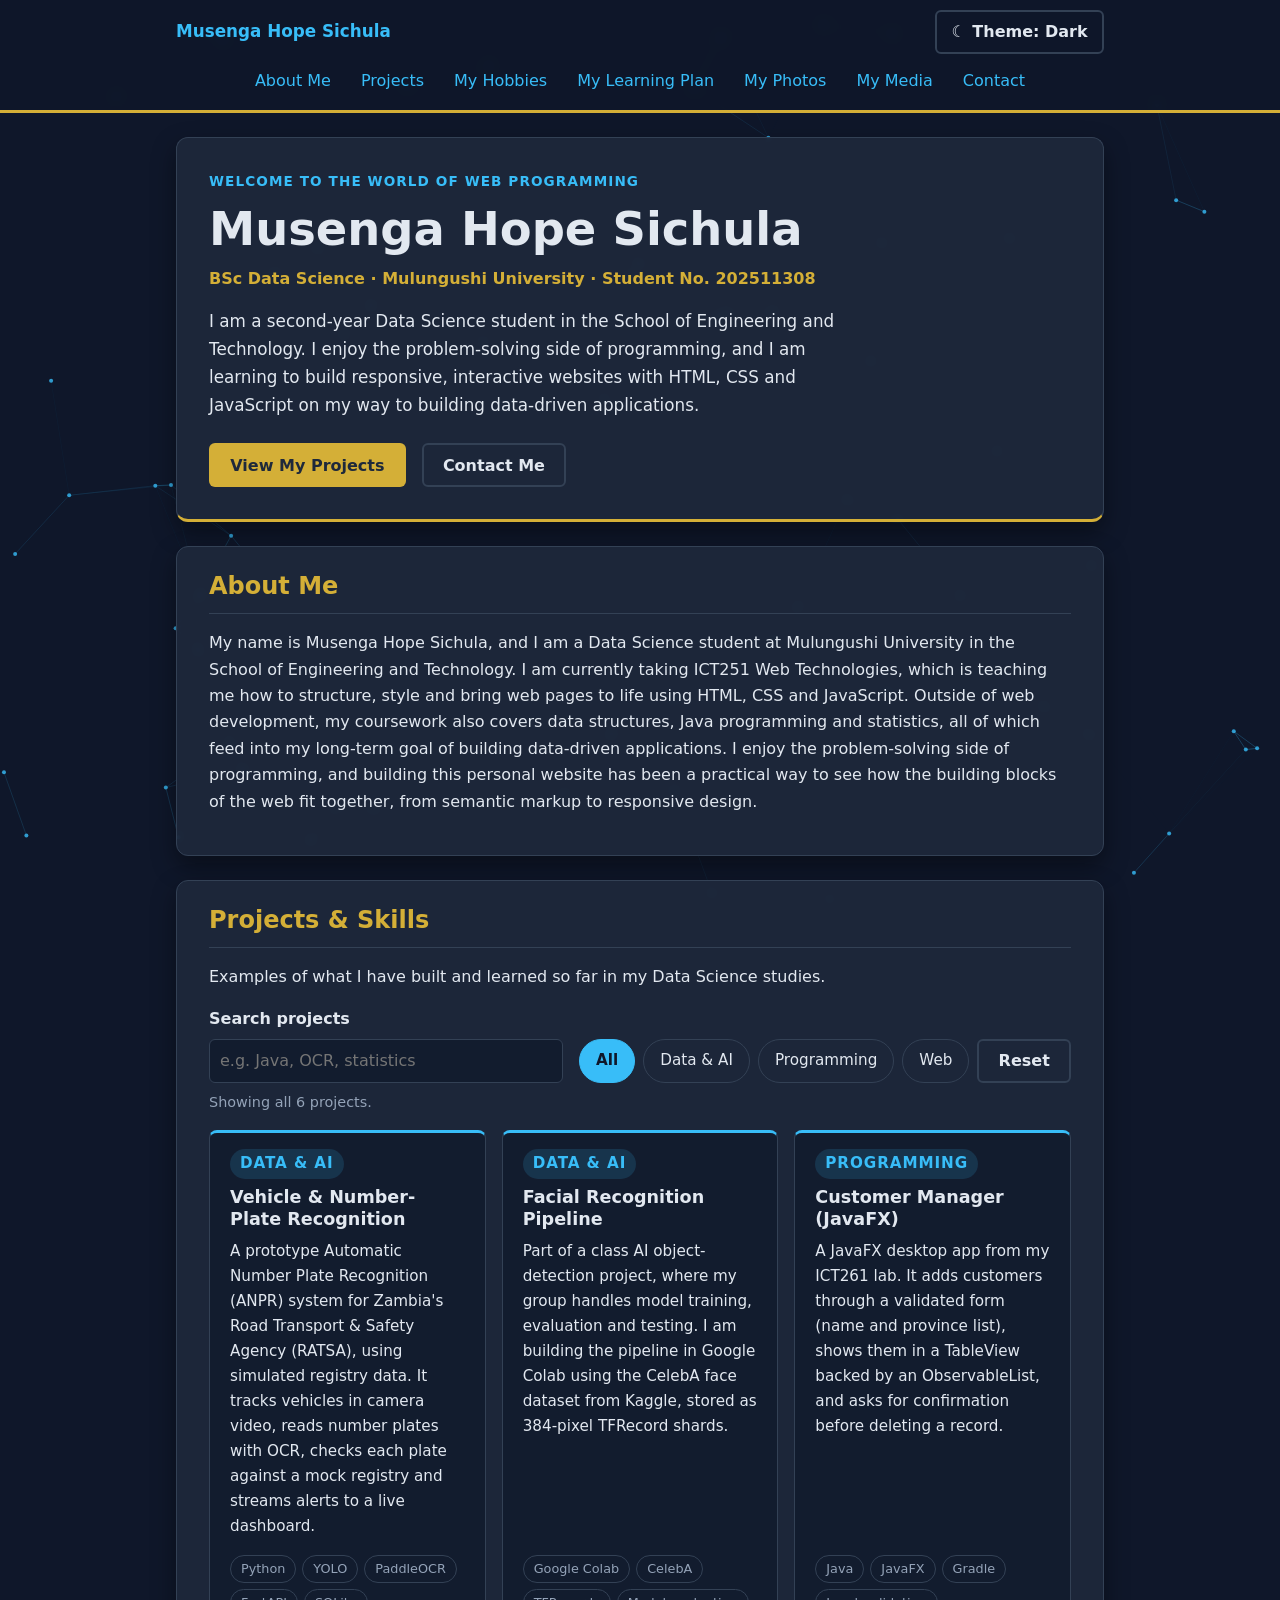
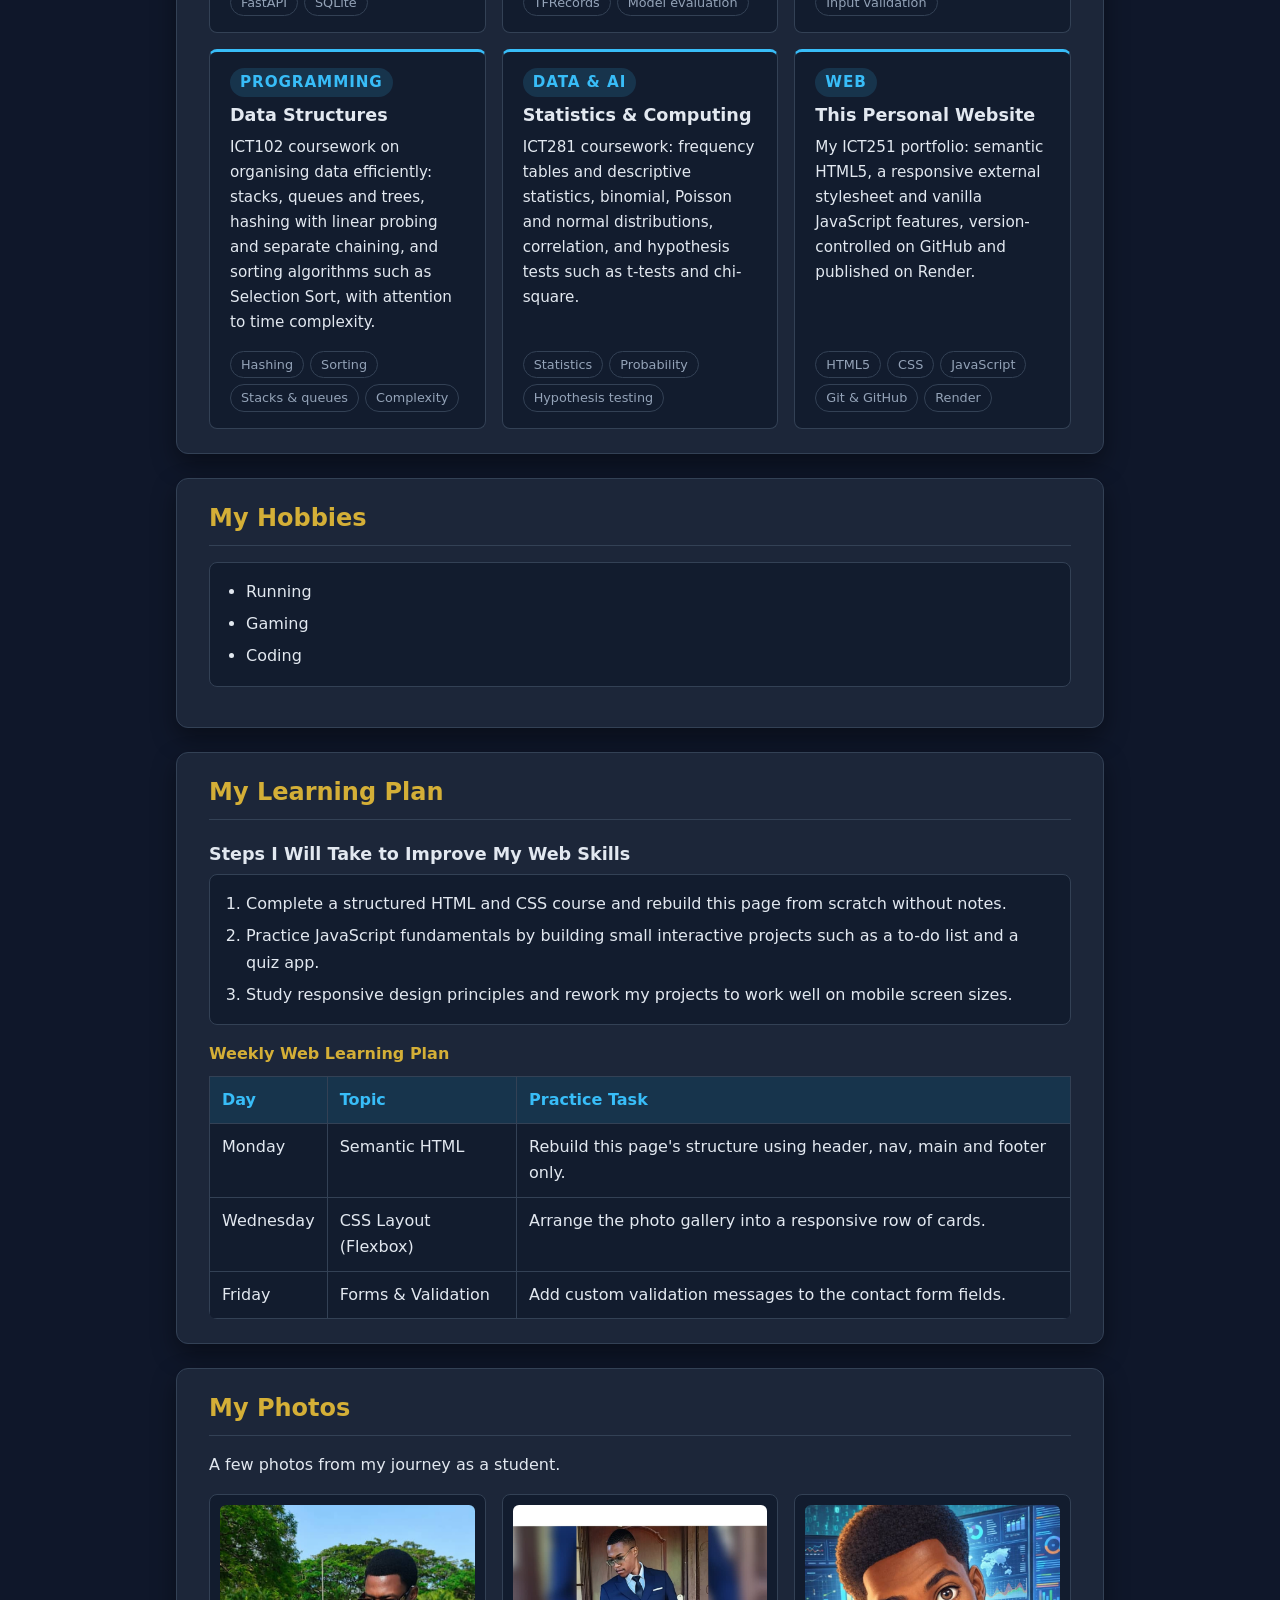
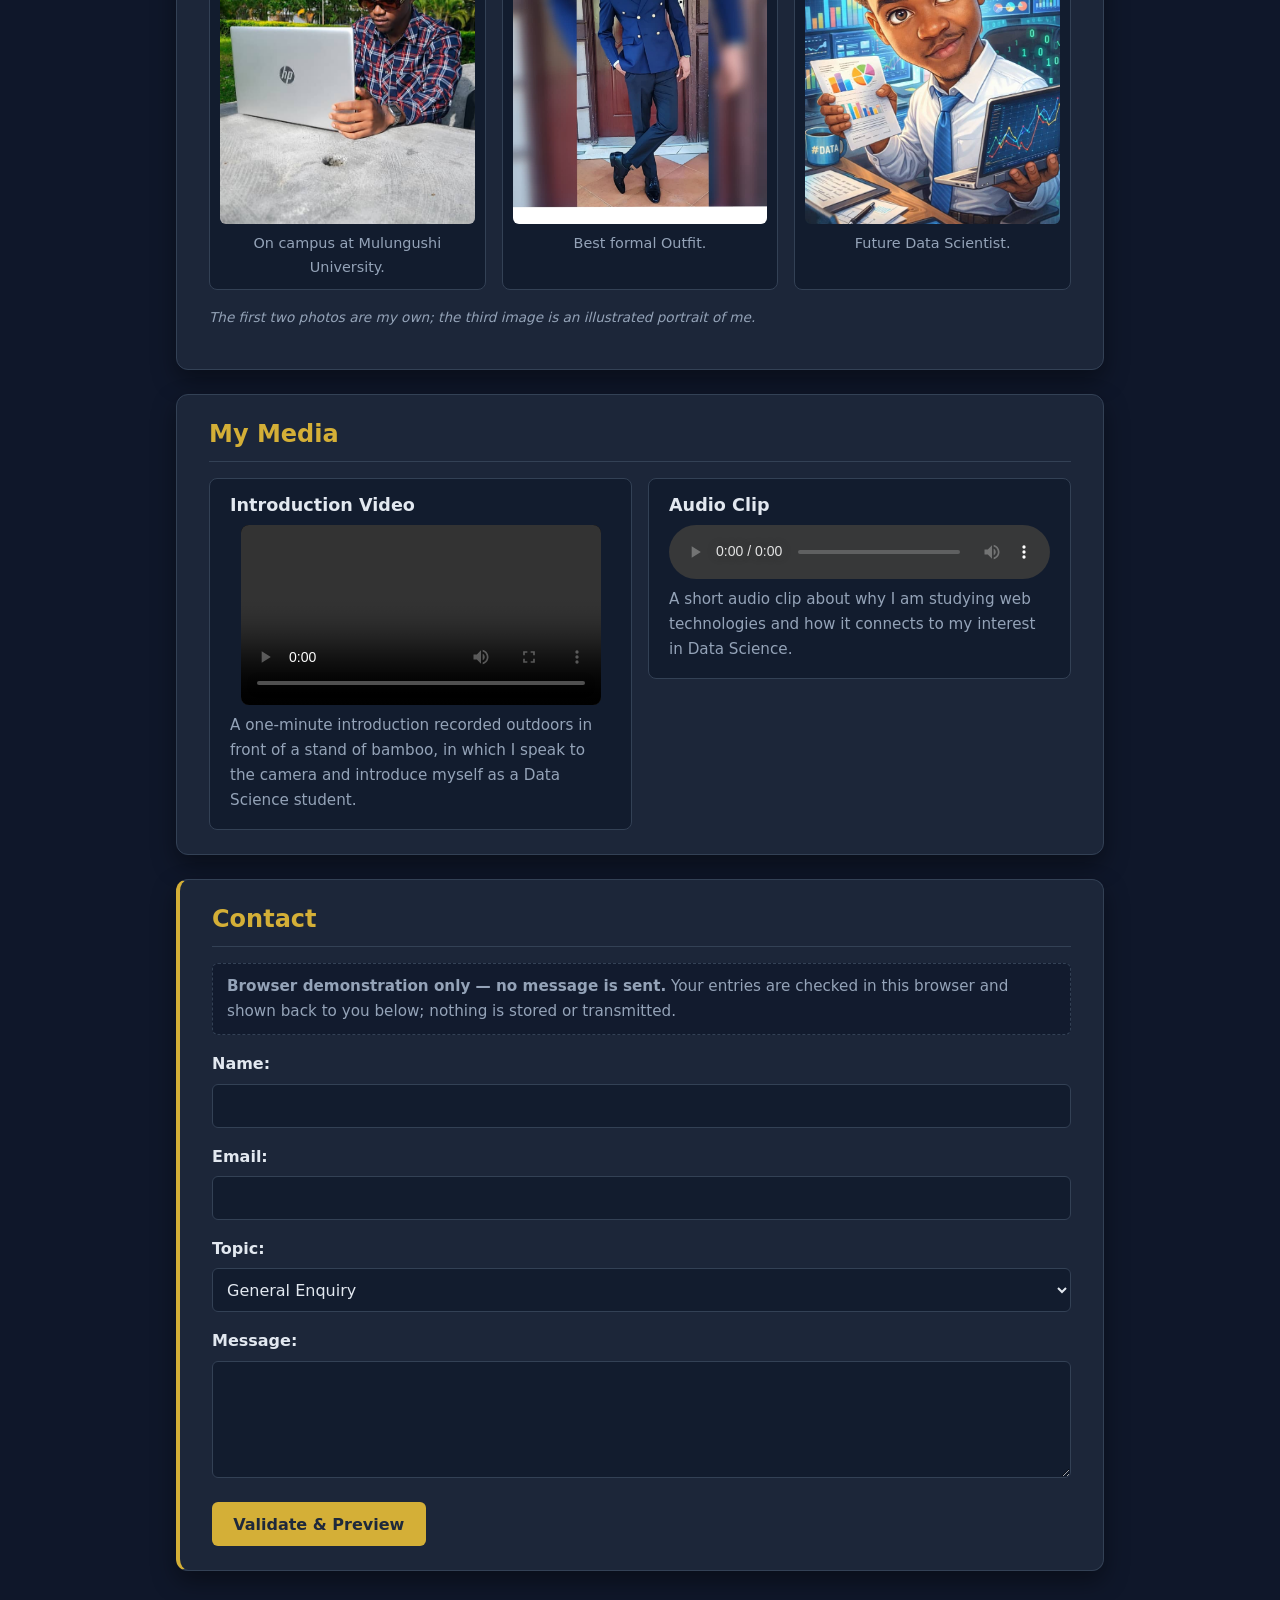
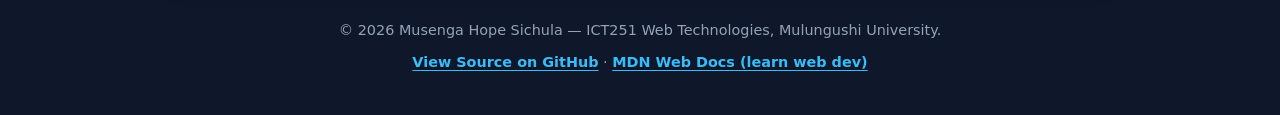
==== commit 36e2f579: "Fill in project details, video summary and site icon" ====
--- a/index.html
+++ b/index.html
@@ -14,7 +14,7 @@
 
 <body>
 
-    <!-- Still, decorative tech background (drawn once by js/script.js) -->
+    <!-- Animated tech background (drawn by js/script.js) -->
     <canvas id="bg-canvas" aria-hidden="true"></canvas>
 
     <div class="page-content">
@@ -41,7 +41,6 @@
 
                 <nav id="primary-nav" class="site-nav" aria-label="Main navigation">
                     <ul class="nav-links">
-                        <li><a href="#home">Home</a></li>
                         <li><a href="#about">About Me</a></li>
                         <li><a href="#projects">Projects</a></li>
                         <li><a href="#hobbies">My Hobbies</a></li>
@@ -99,7 +98,7 @@
                 <form class="project-filter" id="project-filter" aria-label="Filter projects">
                     <div class="filter-search">
                         <label for="project-search">Search projects</label>
-                        <input type="search" id="project-search" placeholder="e.g. Python, Java, statistics"
+                        <input type="search" id="project-search" placeholder="e.g. Java, OCR, statistics"
                             autocomplete="off">
                     </div>
                     <div class="filter-buttons" role="group" aria-label="Show category">
@@ -115,20 +114,21 @@
 
                 <div class="project-grid" id="project-list">
 
-                    <article class="project-card" data-category="programming">
-                        <p class="project-category">Programming</p>
-                        <h3>Python Calculator</h3>
-                        <p>
-                            A menu-driven calculator written in Python. It adds, subtracts, multiplies and
-                            divides two numbers, uses a separate function for each operation, rejects
-                            non-numeric input, handles division by zero with a clear message, and keeps
-                            running until the user chooses to quit.
+                    <article class="project-card" data-category="data">
+                        <p class="project-category">Data &amp; AI</p>
+                        <h3>Vehicle &amp; Number-Plate Recognition</h3>
+                        <p>
+                            A prototype Automatic Number Plate Recognition (ANPR) system for Zambia's Road
+                            Transport &amp; Safety Agency (RATSA), using simulated registry data. It tracks
+                            vehicles in camera video, reads number plates with OCR, checks each plate against
+                            a mock registry and streams alerts to a live dashboard.
                         </p>
                         <ul class="tag-list" aria-label="Tools used">
                             <li>Python</li>
-                            <li>Functions</li>
-                            <li>Loops</li>
-                            <li>Error handling</li>
+                            <li>YOLO</li>
+                            <li>PaddleOCR</li>
+                            <li>FastAPI</li>
+                            <li>SQLite</li>
                         </ul>
                     </article>
 
@@ -264,35 +264,6 @@
                         </tbody>
                     </table>
                 </div>
-
-                <!-- Study hours calculator (worked out by js/script.js) -->
-                <div class="calculator">
-                    <h3 id="calc-title">Study Hours Calculator</h3>
-                    <p>Plan your week: enter how many hours you will study each day and on how many days.</p>
-                    <form id="study-calculator" aria-labelledby="calc-title">
-                        <div class="calc-fields">
-                            <div class="form-group">
-                                <label for="study-hours">Hours per day:</label>
-                                <input type="text" id="study-hours" name="hours" inputmode="decimal"
-                                    autocomplete="off" placeholder="e.g. 2.5" required
-                                    aria-describedby="study-hours-error">
-                                <p class="field-error" id="study-hours-error" aria-live="polite"></p>
-                            </div>
-                            <div class="form-group">
-                                <label for="study-days">Days per week (1 to 7):</label>
-                                <input type="text" id="study-days" name="days" inputmode="numeric"
-                                    autocomplete="off" placeholder="e.g. 5" required
-                                    aria-describedby="study-days-error">
-                                <p class="field-error" id="study-days-error" aria-live="polite"></p>
-                            </div>
-                        </div>
-                        <div class="calc-actions">
-                            <button type="submit" class="btn btn-primary">Calculate Weekly Hours</button>
-                            <button type="reset" class="btn btn-ghost">Clear</button>
-                        </div>
-                    </form>
-                    <p class="calc-result" id="calc-result" aria-live="polite" hidden></p>
-                </div>
             </section>
 
             <!-- PHOTOS -->
@@ -308,7 +279,7 @@
                     <figure>
                         <img src="images/photo2.jpg" width="1080" height="1080" loading="lazy"
                             alt="Musenga in a navy double-breasted suit, tie and glasses, posing in a wooden doorway">
-                        <figcaption>Best formal outfit.</figcaption>
+                        <figcaption>Best formal Outfit.</figcaption>
                     </figure>
                     <figure>
                         <img src="images/photo3.jpg" width="720" height="1080" loading="lazy"
@@ -424,7 +395,6 @@
                     <span aria-hidden="true">&middot;</span>
                     <a href="https://developer.mozilla.org/en-US/docs/Learn" target="_blank" rel="noopener">MDN Web Docs (learn web dev)</a>
                 </p>
-                <p>Last updated: <time datetime="2026-10-09">9 October 2026</time></p>
             </div>
         </footer>
 
